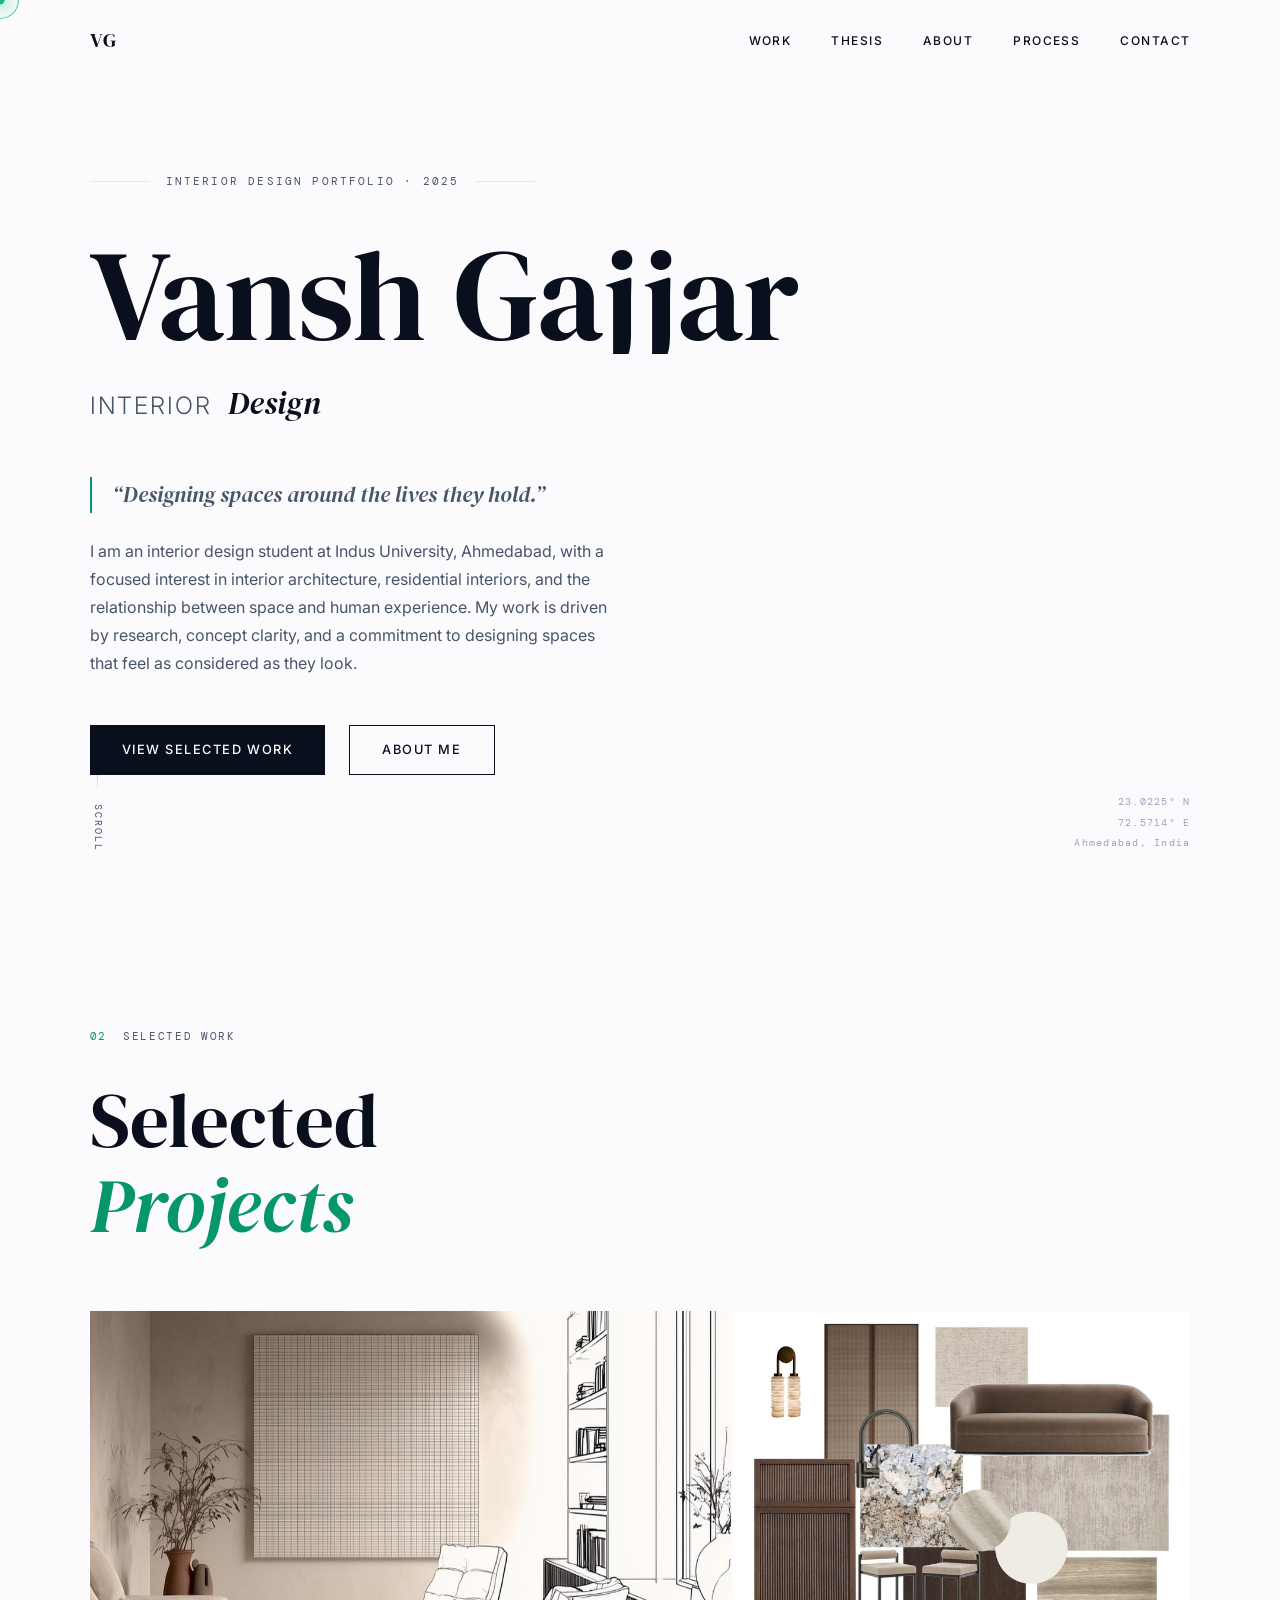
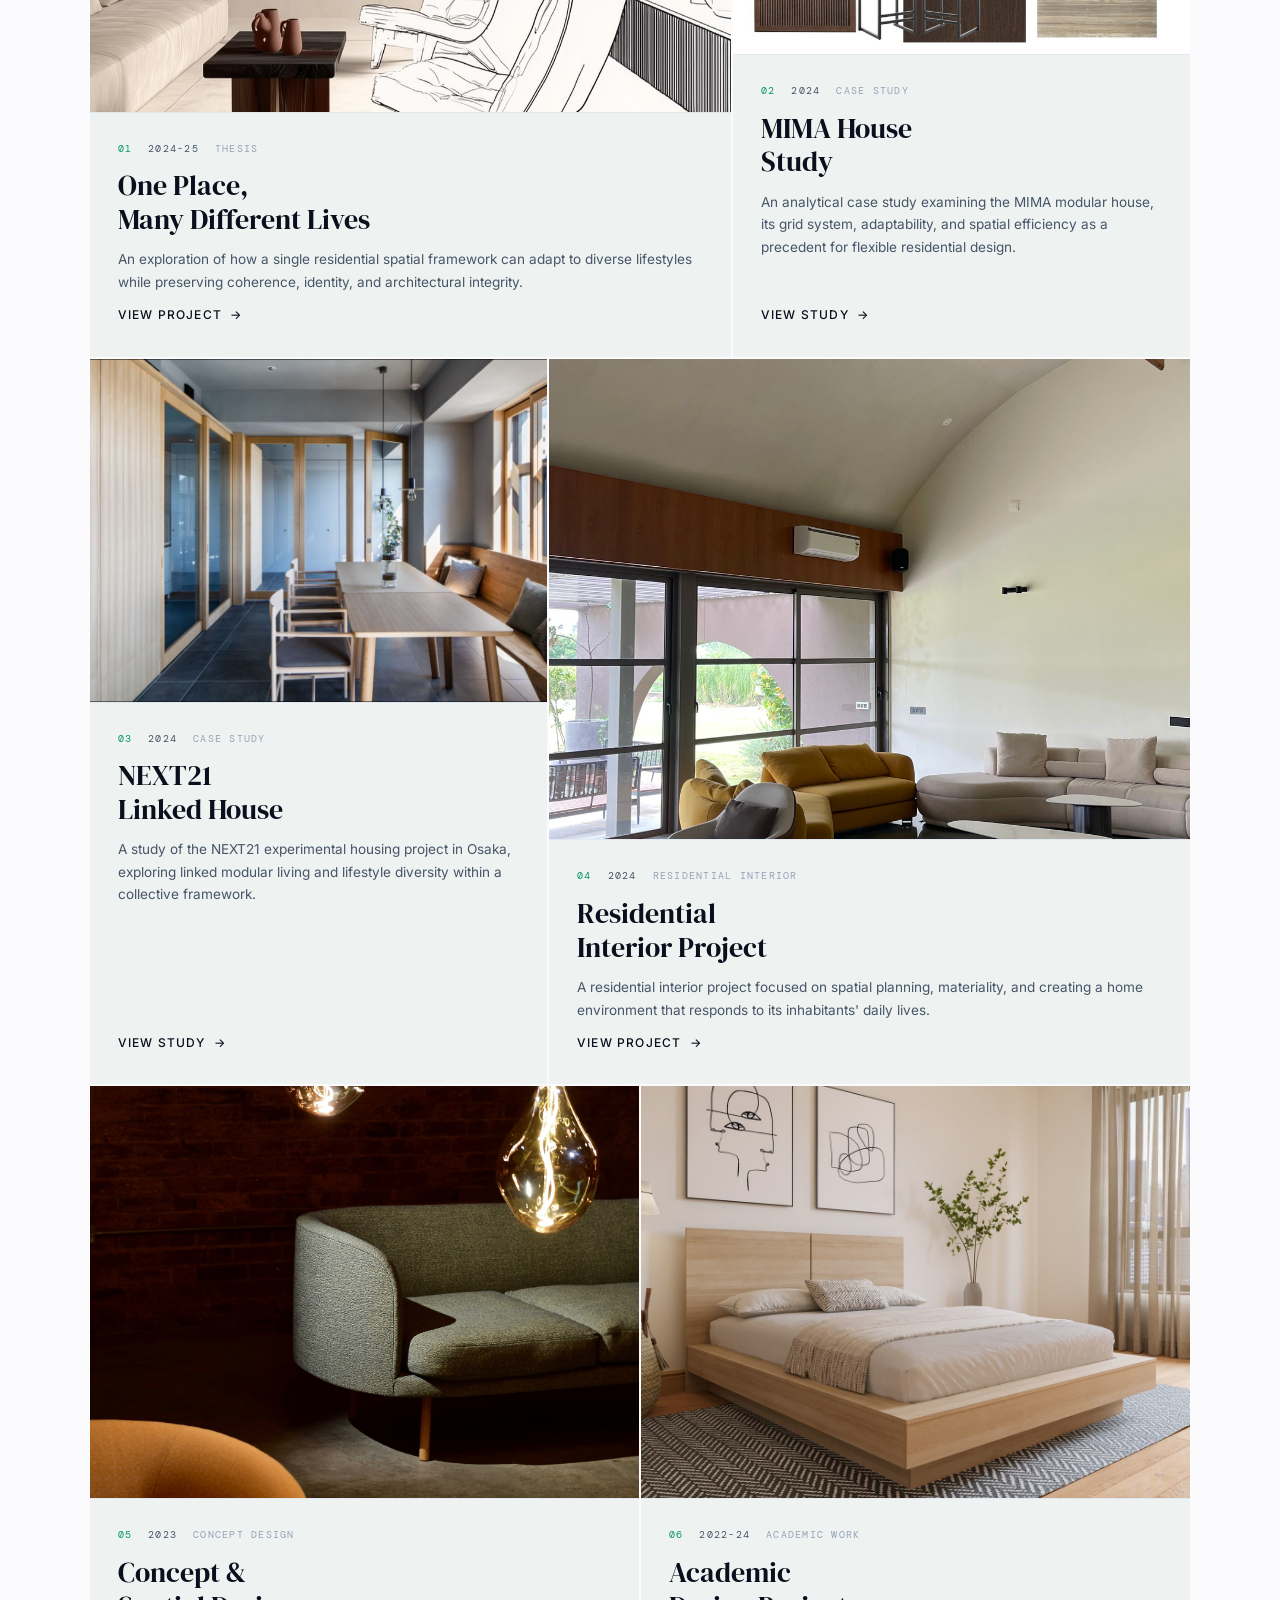
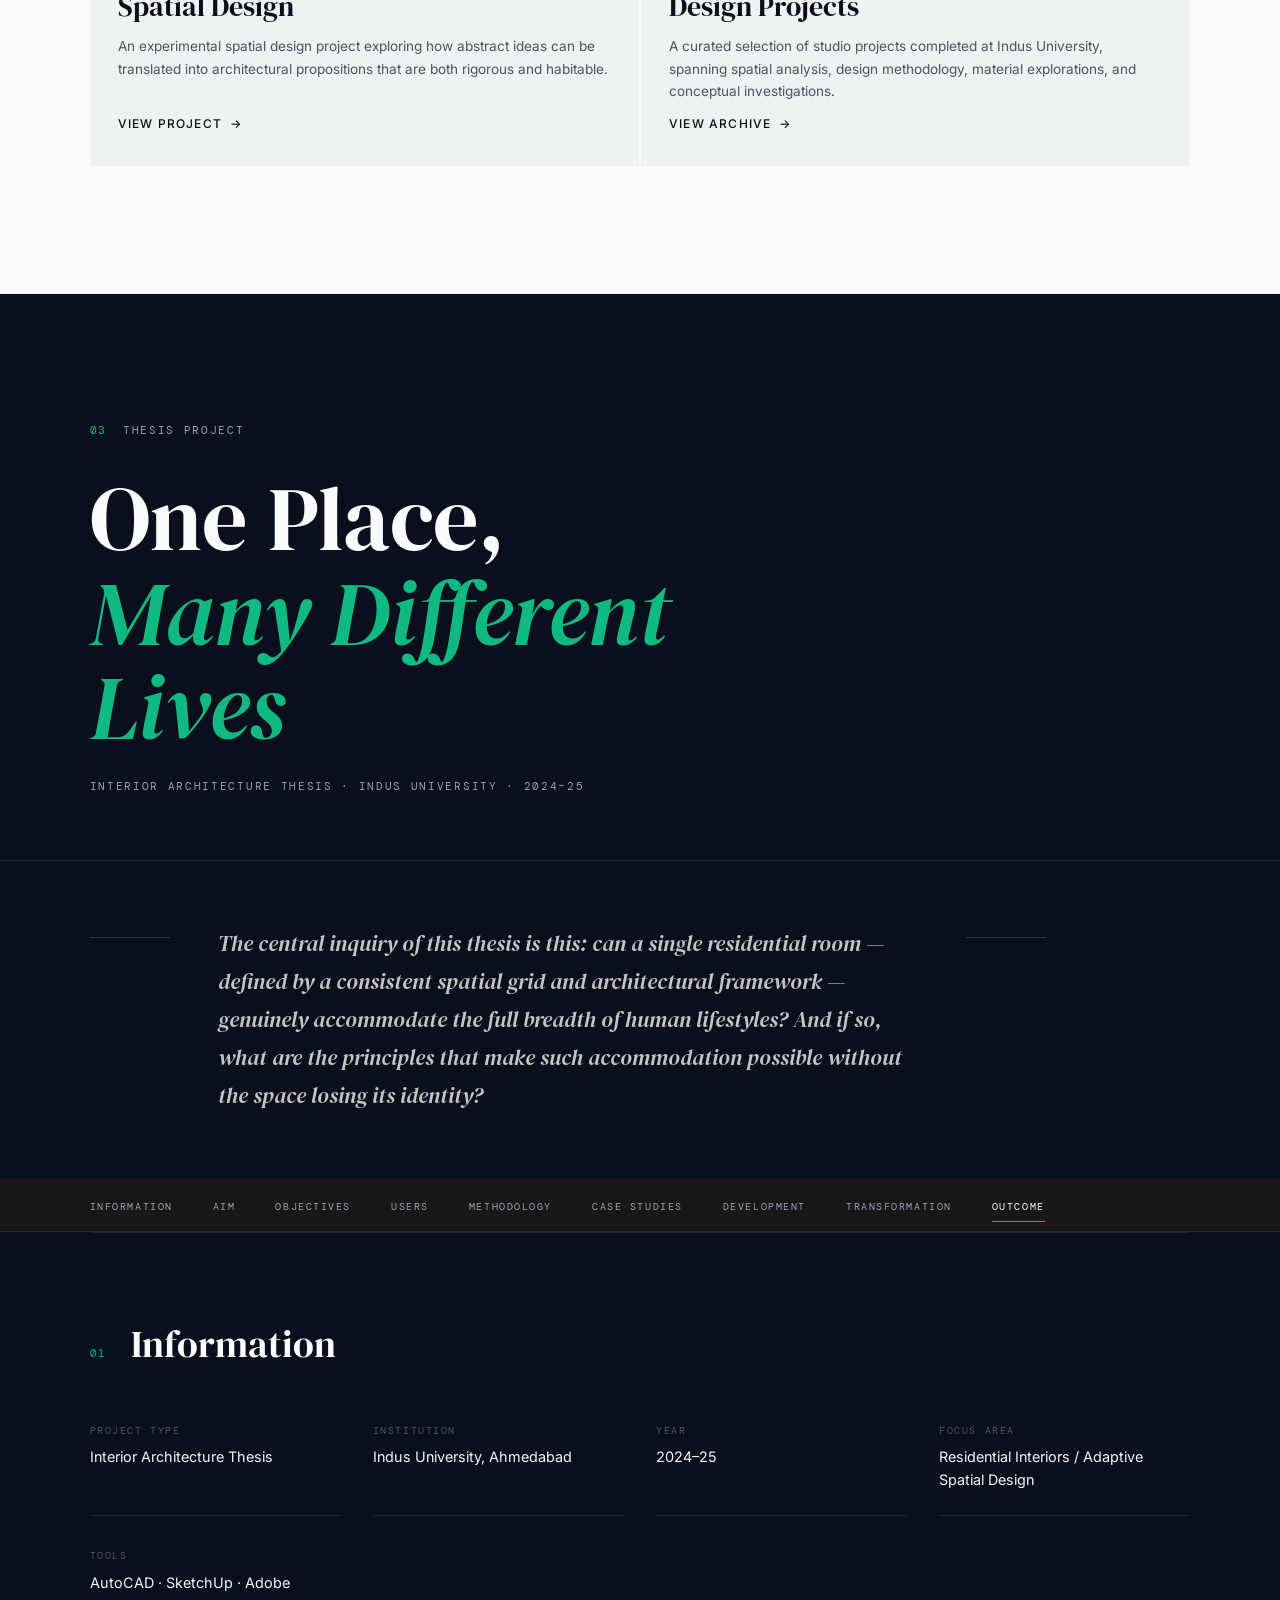
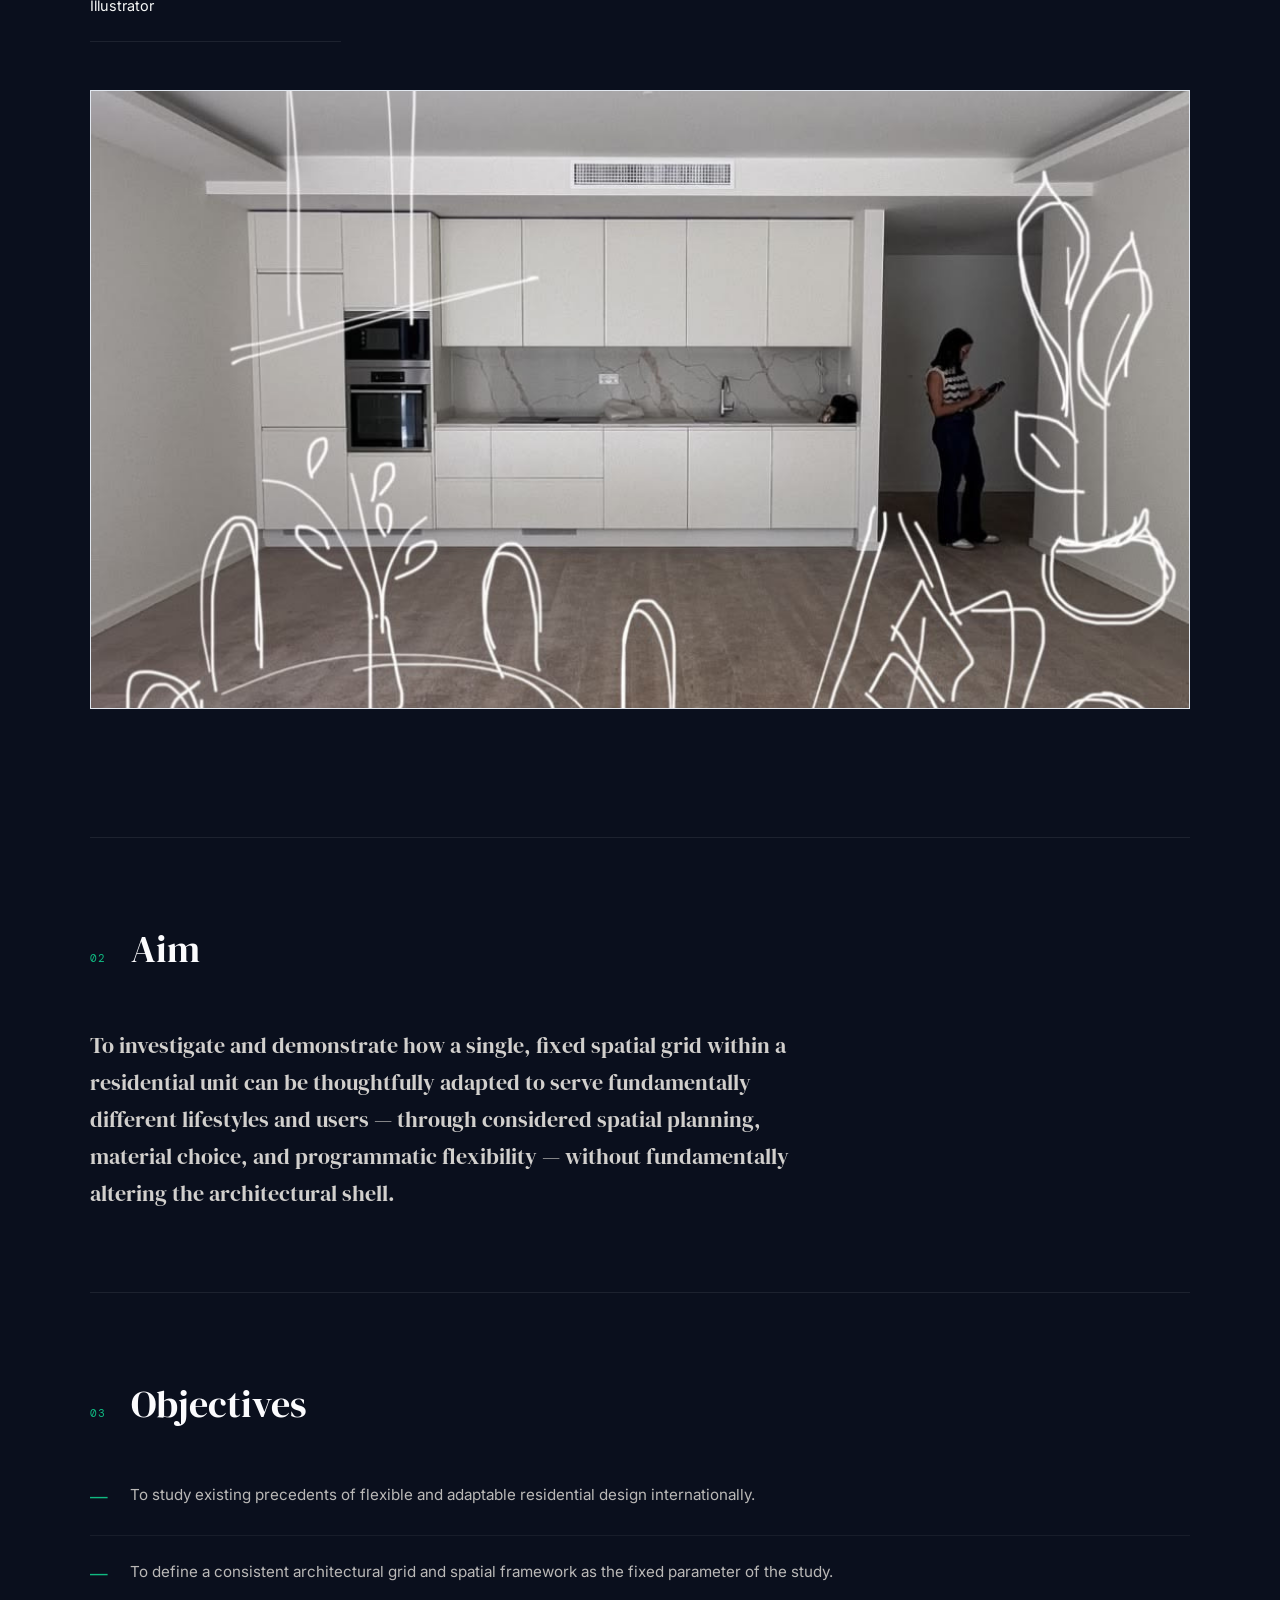
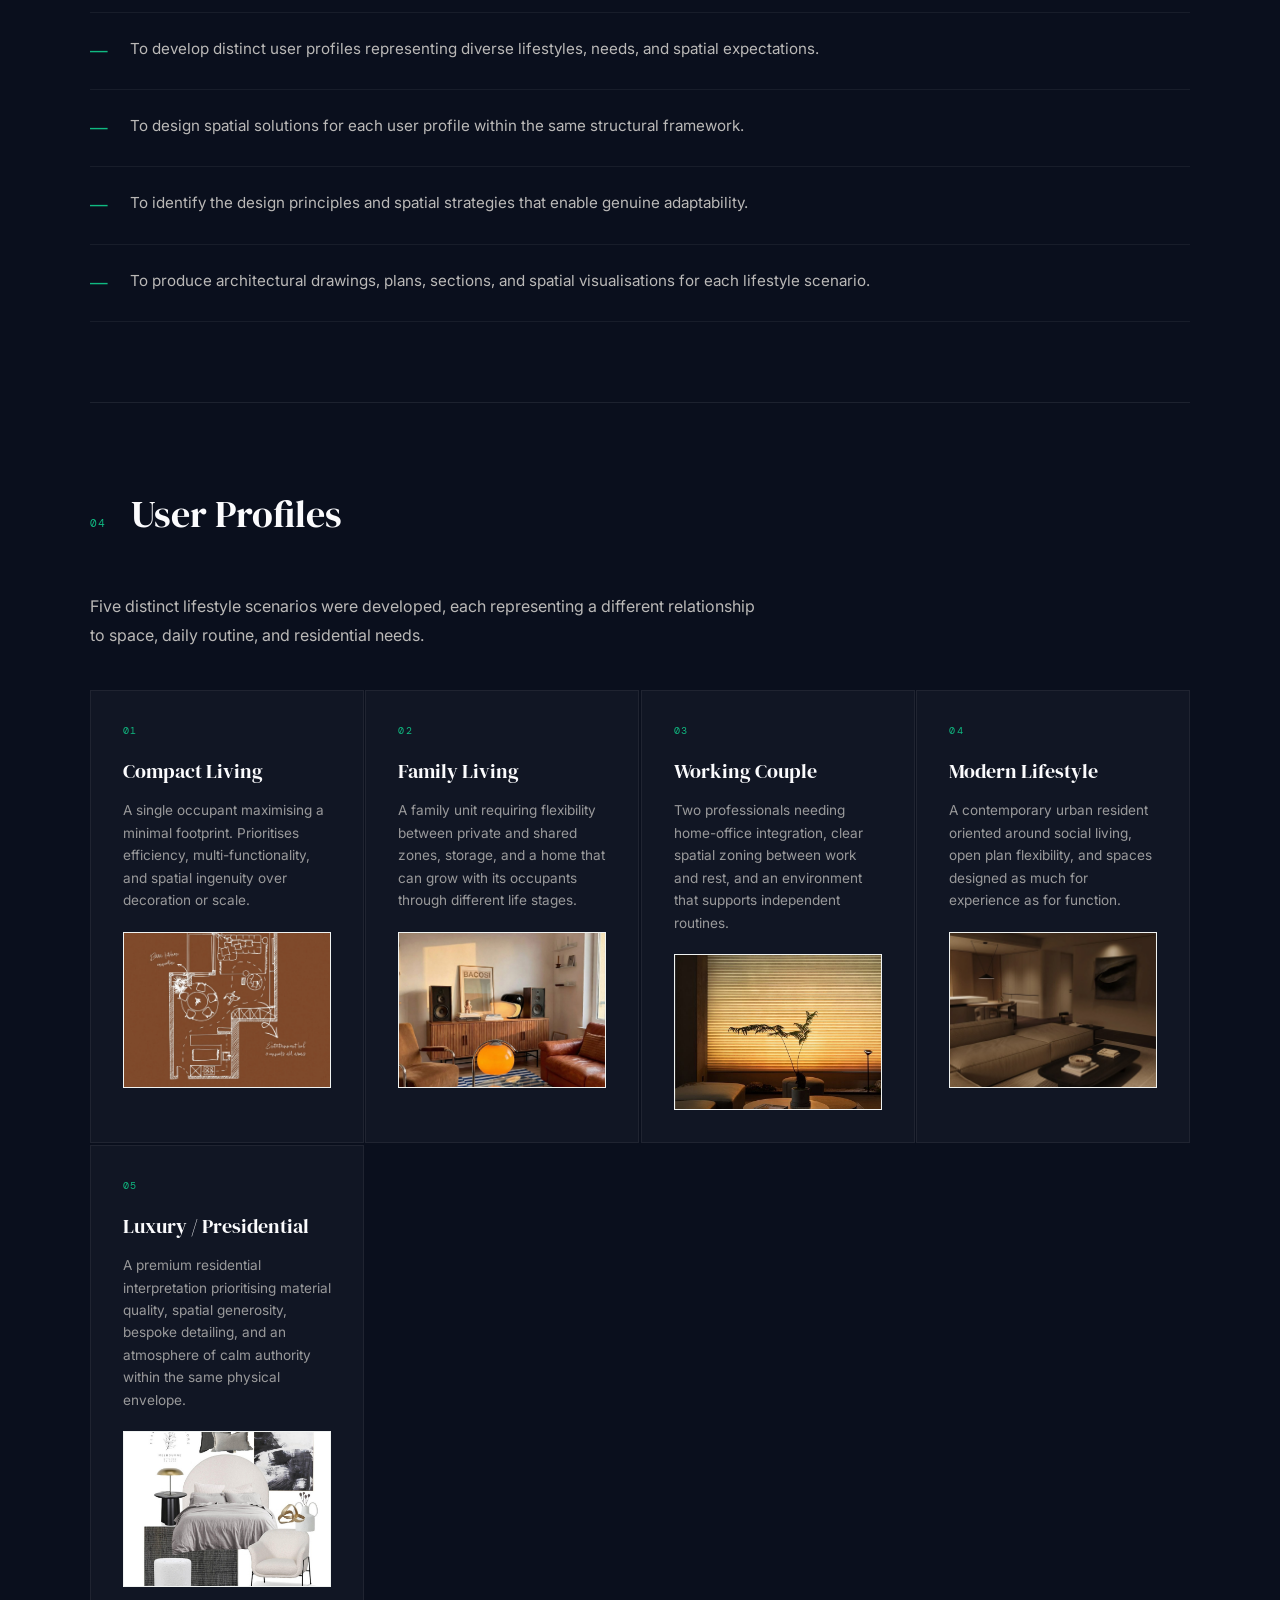
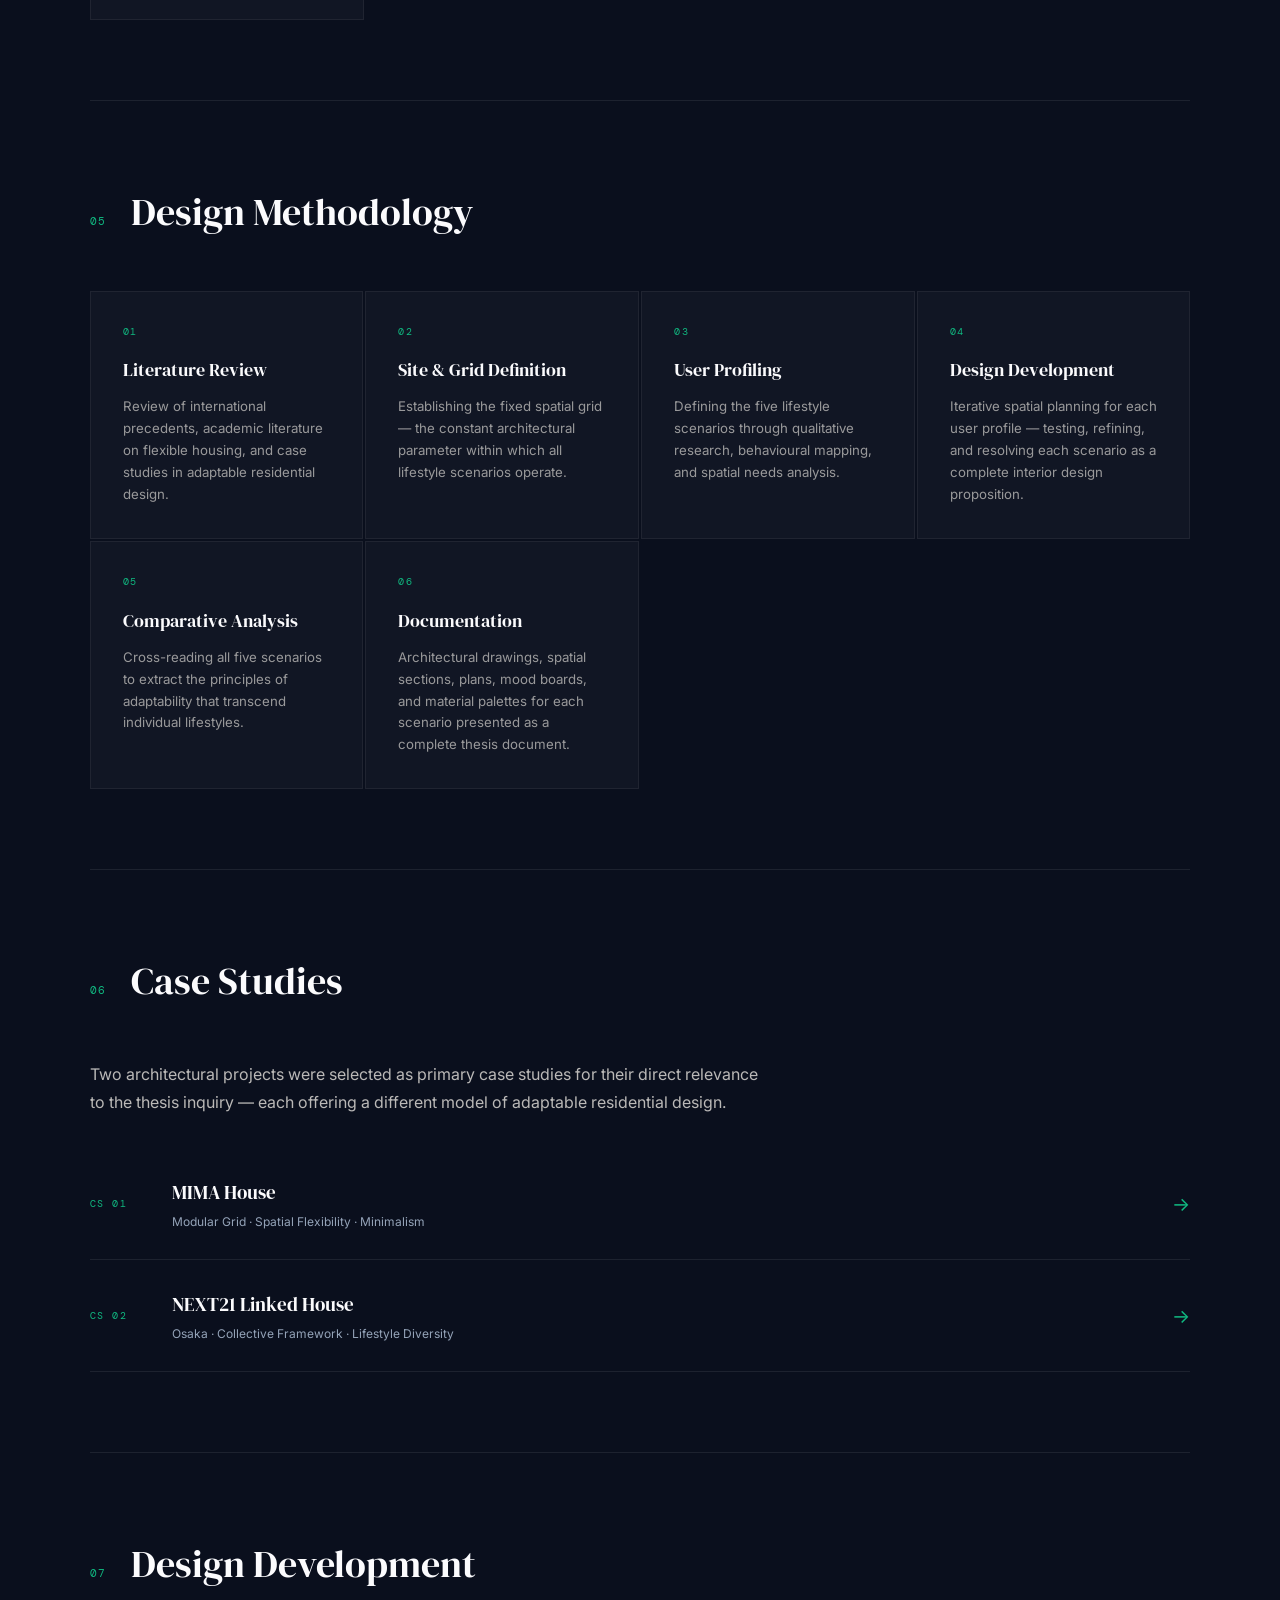
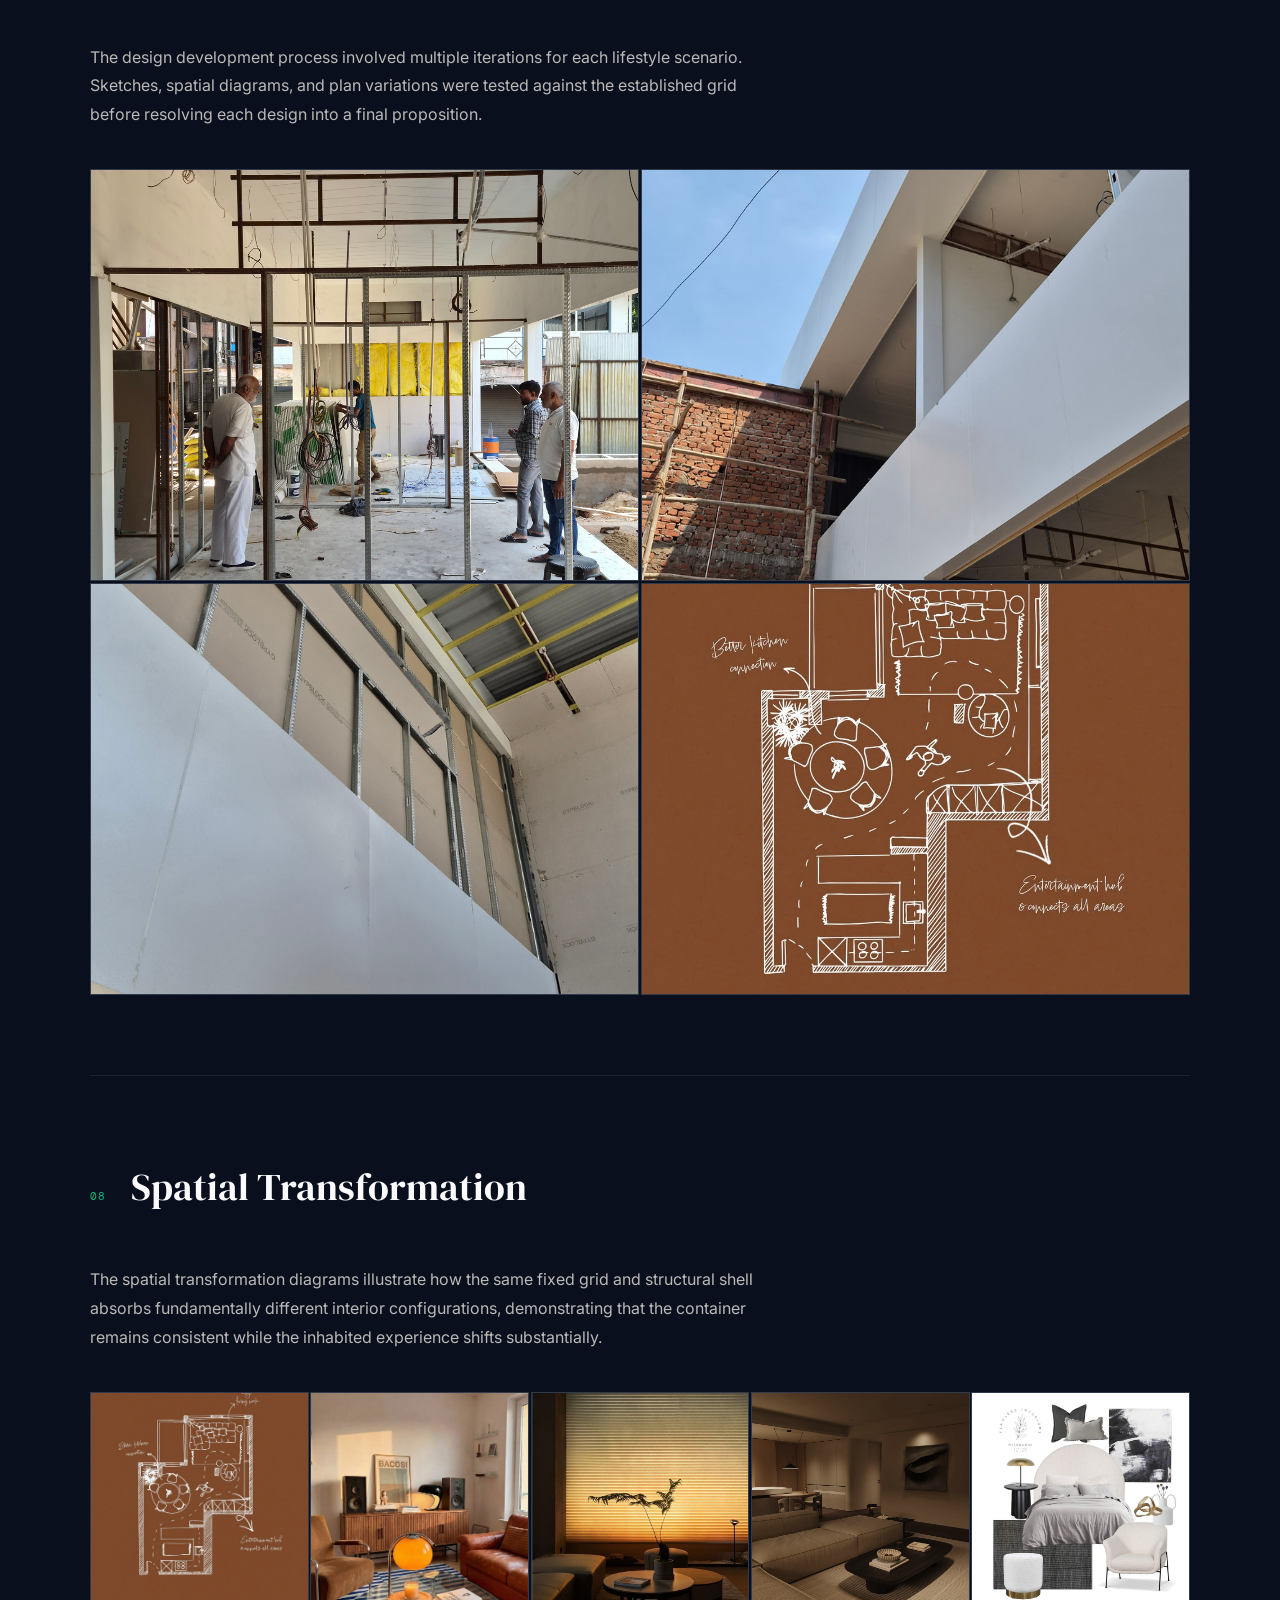
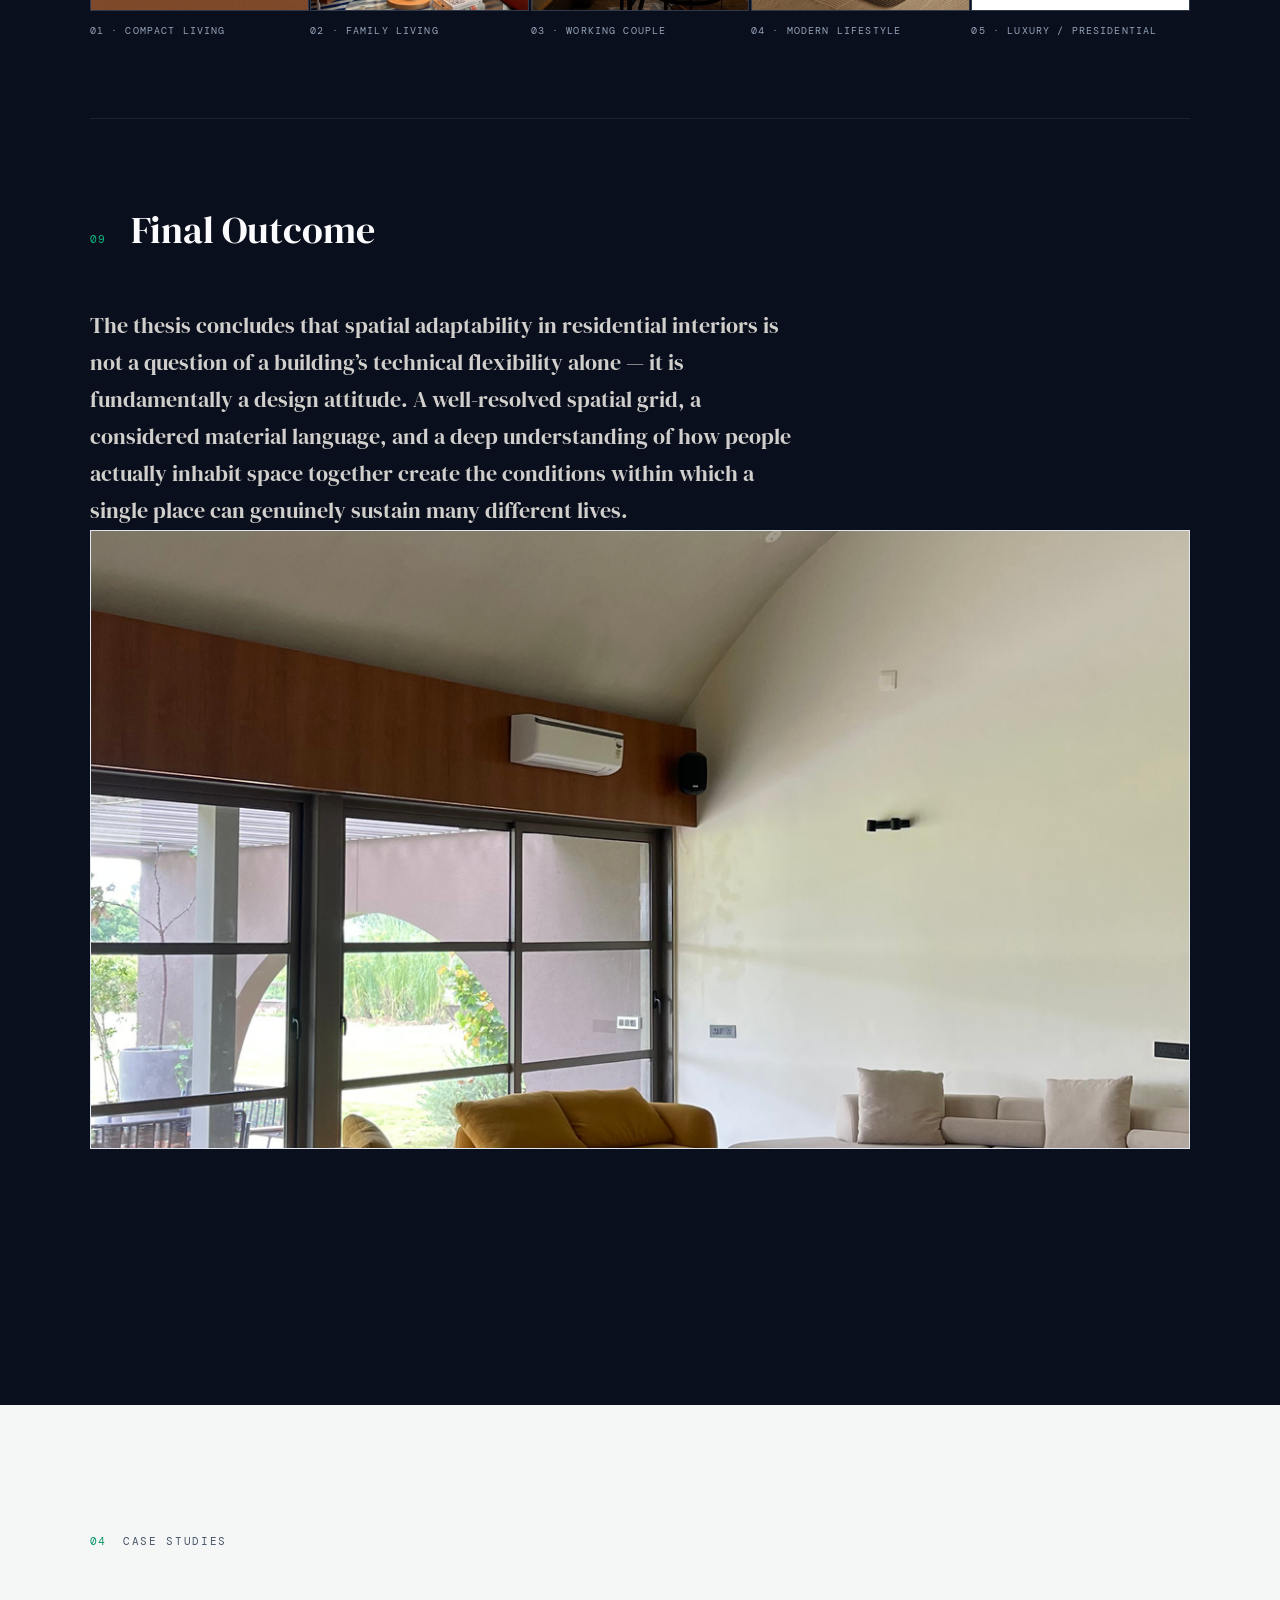
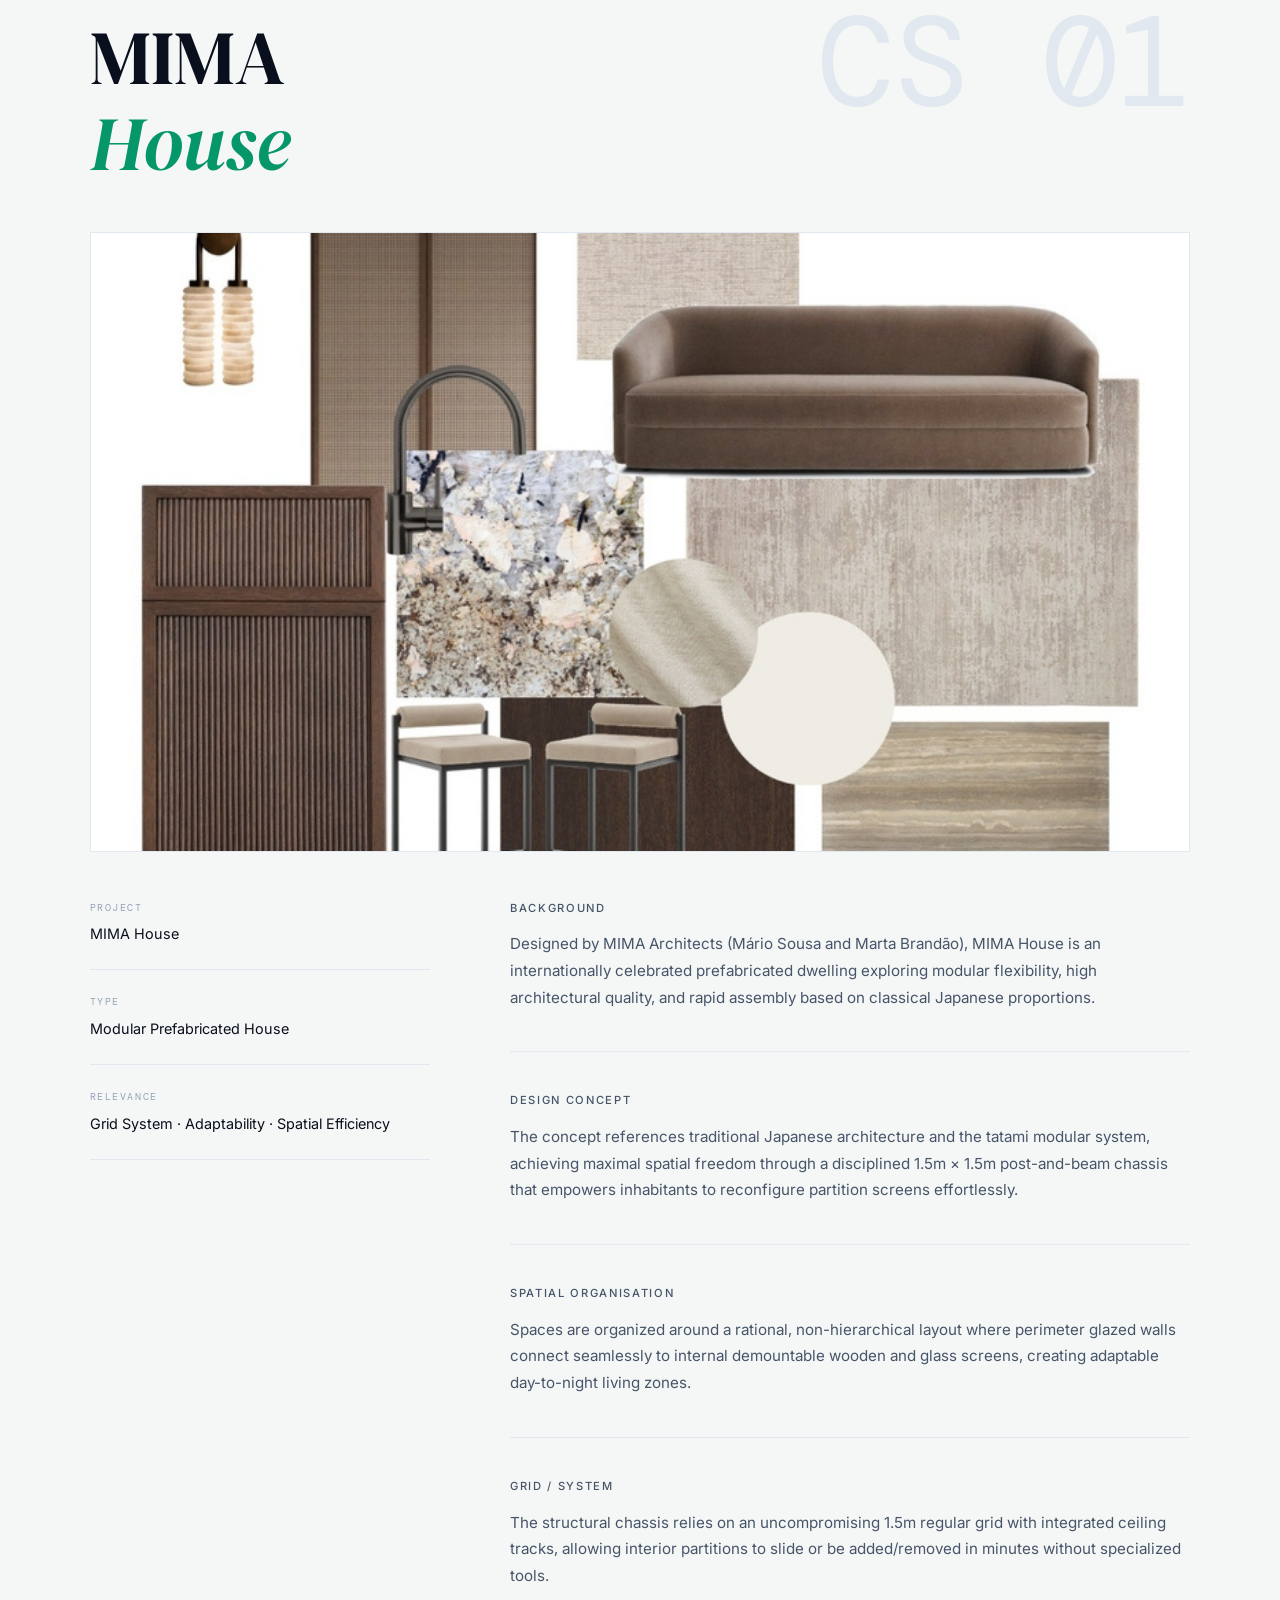
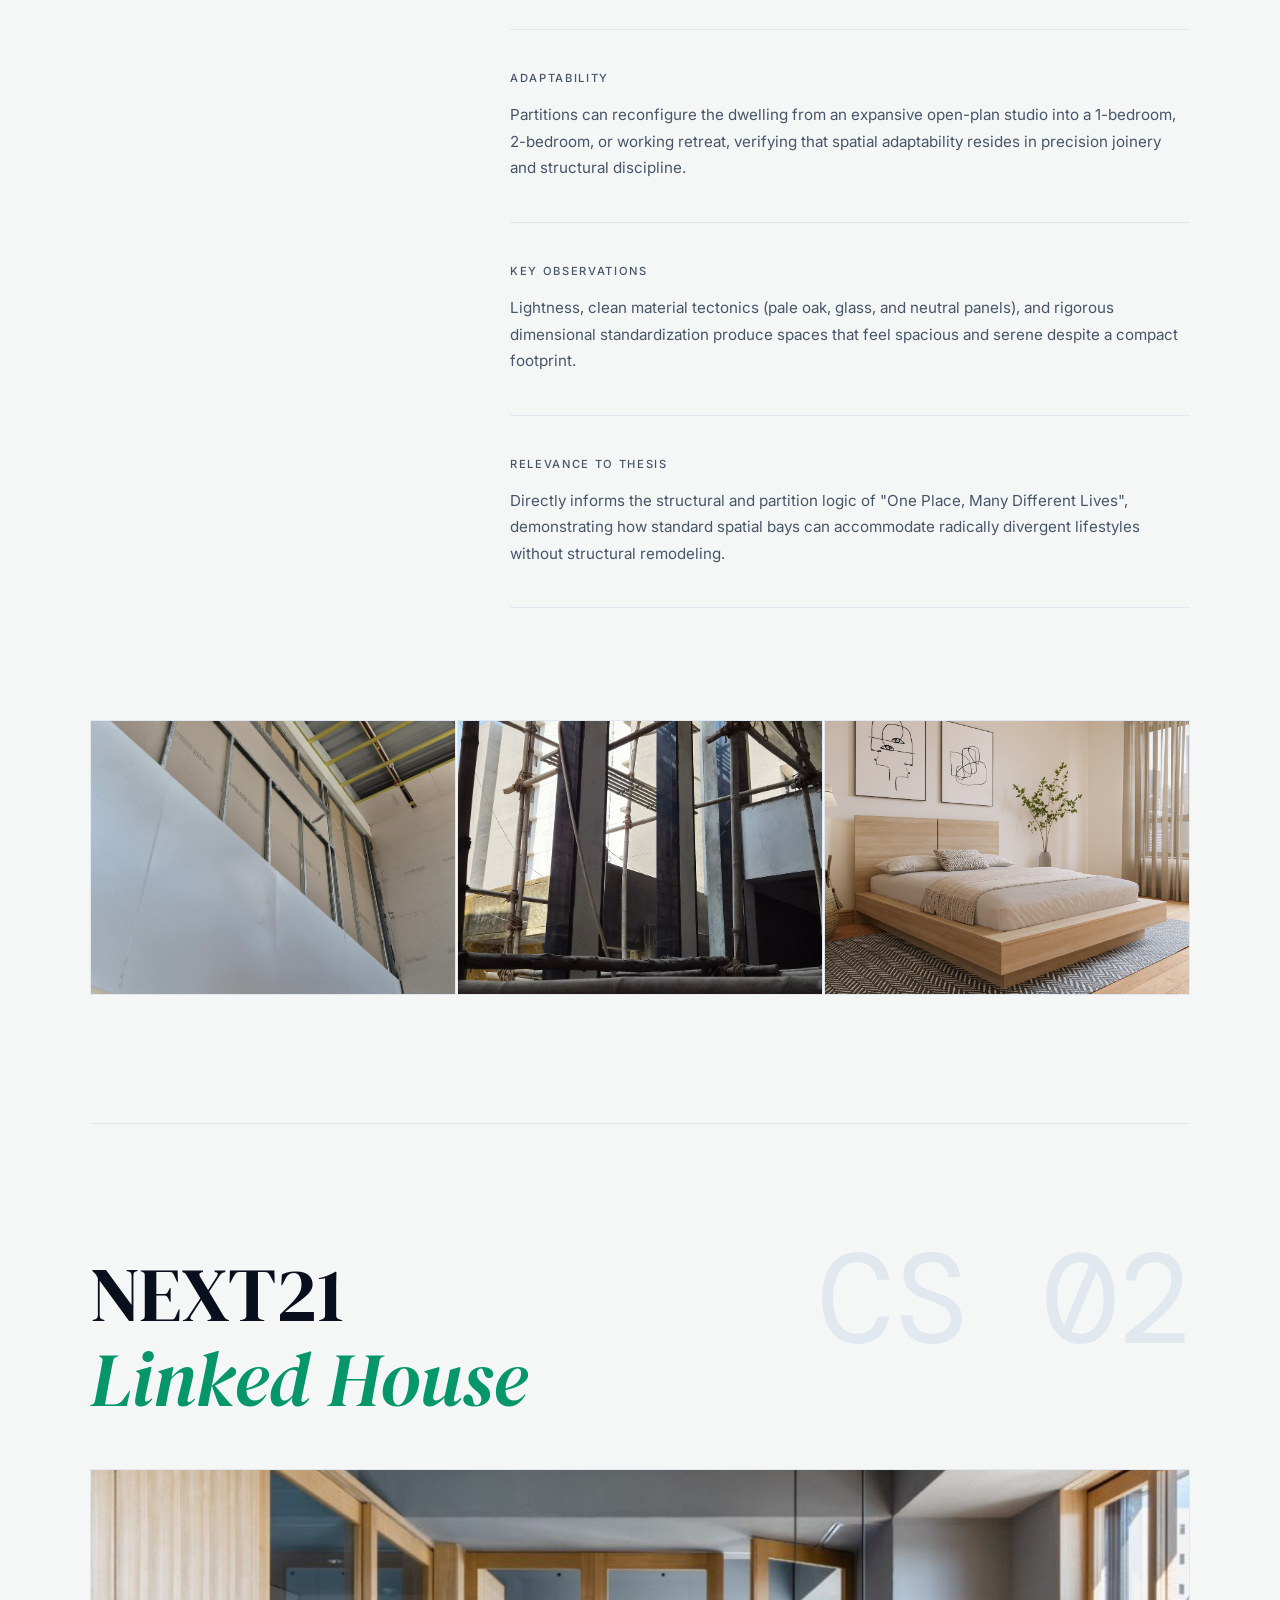
==== index.html @ 18bcea4f "Initial commit of Vansh Gajjar Interior Design Portfolio" ====
<!DOCTYPE html>
<html lang="en">
<head>
<meta charset="UTF-8"/>
<meta name="viewport" content="width=device-width,initial-scale=1.0"/>
<title>Vansh Gajjar - Interior Design</title>
<meta name="description" content="Vansh Gajjar, Interior Design Student at Indus University, Ahmedabad. Designing thoughtful, functional and emotionally engaging spaces."/>
<meta name="keywords" content="Vansh Gajjar, Interior Design, Interior Architecture, Spatial Design, Indus University, Ahmedabad"/>
<meta name="author" content="Vansh Gajjar"/>
<meta property="og:title" content="Vansh Gajjar - Interior Design"/>
<meta property="og:description" content="Designing spaces around the lives they hold."/>
<meta property="og:type" content="website"/>
<link rel="preconnect" href="https://fonts.googleapis.com"/>
<link rel="preconnect" href="https://fonts.gstatic.com" crossorigin/>
<link href="https://fonts.googleapis.com/css2?family=DM+Serif+Display:ital@0;1&family=Inter:wght@300;400;500;600&family=DM+Mono:wght@400;500&display=swap" rel="stylesheet"/>
<link rel="stylesheet" href="css/style.css"/>
</head>
<body>
<div class="cursor" id="cursor"></div>
<div class="cursor-follower" id="cf"></div>
<!-- LOADER -->
<div class="loader" id="loader"><div class="loader-inner"><div class="loader-line-wrap"><div class="loader-line" id="ll"></div></div><div class="loader-text"><span class="loader-initials">VG</span><span class="loader-percent" id="lp">0%</span></div></div></div>
<!-- NAV -->
<nav class="nav" id="nav" role="navigation" aria-label="Main navigation">
<div class="nav-logo"><a href="#home" class="nav-logo-link" aria-label="Vansh Gajjar - Home"><span class="nav-logo-text">VG</span></a></div>
<button class="nav-menu-toggle" id="menuToggle" aria-label="Toggle navigation" aria-expanded="false"><span></span><span></span></button>
<ul class="nav-links" role="list"><li><a href="#work" class="nav-link">Work</a></li><li><a href="#thesis" class="nav-link">Thesis</a></li><li><a href="#about" class="nav-link">About</a></li><li><a href="#process" class="nav-link">Process</a></li><li><a href="#contact" class="nav-link">Contact</a></li></ul>
</nav>
<!-- MOBILE MENU -->
<div class="mobile-menu" id="mobileMenu" role="dialog" aria-modal="true" aria-label="Mobile navigation">
<button class="mobile-menu-close" id="mobileClose" aria-label="Close menu">&#x2715;</button>
<ul class="mobile-menu-links" role="list"><li><a href="#work" class="mobile-nav-link">Work</a></li><li><a href="#thesis" class="mobile-nav-link">Thesis</a></li><li><a href="#about" class="mobile-nav-link">About</a></li><li><a href="#process" class="mobile-nav-link">Process</a></li><li><a href="#contact" class="mobile-nav-link">Contact</a></li></ul>
<div class="mobile-menu-footer"><span>Vansh Gajjar</span><span>Interior Design &middot; Ahmedabad</span></div>
</div>
<main id="main-content">

<!-- ===== SECTION: HOME ===== -->
<section class="section-home" id="home" aria-label="Introduction">

<div class="home-content">
<div class="home-eyebrow"><span class="home-eyebrow-rule"></span><span class="home-eyebrow-label">Interior Design Portfolio &middot; 2025</span><span class="home-eyebrow-rule"></span></div>
<h1 class="home-name"><span class="home-name-inner">Vansh Gajjar</span></h1>
<div class="home-discipline"><span>Interior</span><em>Design</em></div>
<p class="home-statement">&ldquo;Designing spaces around the lives they hold.&rdquo;</p>
<p class="home-intro">I am an interior design student at Indus University, Ahmedabad, with a focused interest in interior architecture, residential interiors, and the relationship between space and human experience. My work is driven by research, concept clarity, and a commitment to designing spaces that feel as considered as they look.</p>
<div class="home-cta"><a href="#work" class="btn-primary">View Selected Work</a><a href="#about" class="btn-ghost">About Me</a></div>
</div>
<div class="home-scroll-indicator" aria-hidden="true"><span class="scroll-line"></span><span class="scroll-label">Scroll</span></div>
<div class="home-coordinates" aria-hidden="true"><span>23.0225&deg; N</span><span>72.5714&deg; E</span><span>Ahmedabad, India</span></div>
</section>
<!-- ===== SECTION: WORK ===== -->
<section class="section-work" id="work" aria-label="Selected Work">
<div class="section-header"><div class="section-label"><span class="sl-num">02</span><span class="sl-title">Selected Work</span></div><h2 class="section-title">Selected<br/><em>Projects</em></h2></div>
<div class="projects-grid">
<article class="project-card project-card--featured" data-index="01">
<a href="#thesis" class="project-card-link">
<div class="project-card-image"><img src="assets/images/thesis-perspective-sketch.jpg" alt="Thesis Project &mdash; One Place, Many Different Lives" class="project-card-real-img" /><div class="project-card-overlay"></div></div>
<div class="project-card-info">
<div class="project-meta"><span class="project-num">01</span><span class="project-year">2024-25</span><span class="project-category">Thesis</span></div>
<h3 class="project-title">One Place,<br/>Many Different Lives</h3>
<p class="project-desc">An exploration of how a single residential spatial framework can adapt to diverse lifestyles while preserving coherence, identity, and architectural integrity.</p>
<span class="project-cta">View Project <span class="arrow">&rarr;</span></span>
</div></a></article>
<article class="project-card" data-index="02">
<a href="#case-mima" class="project-card-link">
<div class="project-card-image"><img src="assets/images/material-moodboard-living.jpg" alt="MIMA House Modular Case Study" class="project-card-real-img" /><div class="project-card-overlay"></div></div>
<div class="project-card-info">
<div class="project-meta"><span class="project-num">02</span><span class="project-year">2024</span><span class="project-category">Case Study</span></div>
<h3 class="project-title">MIMA House<br/>Study</h3>
<p class="project-desc">An analytical case study examining the MIMA modular house, its grid system, adaptability, and spatial efficiency as a precedent for flexible residential design.</p>
<span class="project-cta">View Study <span class="arrow">&rarr;</span></span>
</div></a></article>
<article class="project-card" data-index="03">
<a href="#case-next21" class="project-card-link">
<div class="project-card-image"><img src="assets/images/project-next21.jpg" alt="NEXT21 Linked House Experimental Study" class="project-card-real-img" /><div class="project-card-overlay"></div></div>
<div class="project-card-info">
<div class="project-meta"><span class="project-num">03</span><span class="project-year">2024</span><span class="project-category">Case Study</span></div>
<h3 class="project-title">NEXT21<br/>Linked House</h3>
<p class="project-desc">A study of the NEXT21 experimental housing project in Osaka, exploring linked modular living and lifestyle diversity within a collective framework.</p>
<span class="project-cta">View Study <span class="arrow">&rarr;</span></span>
</div></a></article>
<article class="project-card" data-index="04">
<a href="#" class="project-card-link">
<div class="project-card-image"><img src="assets/images/project-curved-ceiling-living.jpg" alt="Residential Interior Living Space" class="project-card-real-img" /><div class="project-card-overlay"></div></div>
<div class="project-card-info">
<div class="project-meta"><span class="project-num">04</span><span class="project-year">2024</span><span class="project-category">Residential Interior</span></div>
<h3 class="project-title">Residential<br/>Interior Project</h3>
<p class="project-desc">A residential interior project focused on spatial planning, materiality, and creating a home environment that responds to its inhabitants' daily lives.</p>
<span class="project-cta">View Project <span class="arrow">&rarr;</span></span>
</div></a></article>
<article class="project-card" data-index="05">
<a href="#" class="project-card-link">
<div class="project-card-image"><img src="assets/images/project-concept-lighting.jpg" alt="Concept & Spatial Design Lounge" class="project-card-real-img" /><div class="project-card-overlay"></div></div>
<div class="project-card-info">
<div class="project-meta"><span class="project-num">05</span><span class="project-year">2023</span><span class="project-category">Concept Design</span></div>
<h3 class="project-title">Concept &amp;<br/>Spatial Design</h3>
<p class="project-desc">An experimental spatial design project exploring how abstract ideas can be translated into architectural propositions that are both rigorous and habitable.</p>
<span class="project-cta">View Project <span class="arrow">&rarr;</span></span>
</div></a></article>
<article class="project-card" data-index="06">
<a href="#" class="project-card-link">
<div class="project-card-image"><img src="assets/images/project-residential-bedroom.jpg" alt="Academic Design Bedroom Suite" class="project-card-real-img" /><div class="project-card-overlay"></div></div>
<div class="project-card-info">
<div class="project-meta"><span class="project-num">06</span><span class="project-year">2022-24</span><span class="project-category">Academic Work</span></div>
<h3 class="project-title">Academic<br/>Design Projects</h3>
<p class="project-desc">A curated selection of studio projects completed at Indus University, spanning spatial analysis, design methodology, material explorations, and conceptual investigations.</p>
<span class="project-cta">View Archive <span class="arrow">&rarr;</span></span>
</div></a></article>
</div>
</section>
<!-- ===== SECTION: THESIS ===== -->
<section class="section-thesis" id="thesis" aria-label="Thesis Project">
<div class="thesis-intro">
<div class="section-label"><span class="sl-num">03</span><span class="sl-title">Thesis Project</span></div>
<h2 class="thesis-title">One Place,<br/><em>Many Different<br/>Lives</em></h2>
<div class="thesis-subtitle">Interior Architecture Thesis &middot; Indus University &middot; 2024&ndash;25</div>
</div>
<div class="thesis-central-idea"><div class="thesis-central-rule"></div>
<p class="thesis-central-text">The central inquiry of this thesis is this: can a single residential room &mdash; defined by a consistent spatial grid and architectural framework &mdash; genuinely accommodate the full breadth of human lifestyles? And if so, what are the principles that make such accommodation possible without the space losing its identity?</p>
<div class="thesis-central-rule"></div></div>
<nav class="thesis-nav" id="thesisNav" aria-label="Thesis navigation">
<ul class="thesis-nav-list" role="list"><li><a href="#t-information" class="thesis-nav-link">Information</a></li><li><a href="#t-aim" class="thesis-nav-link">Aim</a></li><li><a href="#t-objectives" class="thesis-nav-link">Objectives</a></li><li><a href="#t-profiles" class="thesis-nav-link">Users</a></li><li><a href="#t-methodology" class="thesis-nav-link">Methodology</a></li><li><a href="#t-casestudies" class="thesis-nav-link">Case Studies</a></li><li><a href="#t-development" class="thesis-nav-link">Development</a></li><li><a href="#t-transformation" class="thesis-nav-link">Transformation</a></li><li><a href="#t-outcome" class="thesis-nav-link">Outcome</a></li></ul>
</nav>
<div class="thesis-body">
<div class="thesis-section" id="t-information">
<div class="thesis-section-header"><span class="thesis-section-num">01</span><h3 class="thesis-section-title">Information</h3></div>
<div class="thesis-section-body"><div class="thesis-info-grid"><div class="thesis-info-item"><span class="info-label">Project Type</span><span class="info-value">Interior Architecture Thesis</span></div><div class="thesis-info-item"><span class="info-label">Institution</span><span class="info-value">Indus University, Ahmedabad</span></div><div class="thesis-info-item"><span class="info-label">Year</span><span class="info-value">2024&ndash;25</span></div><div class="thesis-info-item"><span class="info-label">Focus Area</span><span class="info-value">Residential Interiors / Adaptive Spatial Design</span></div><div class="thesis-info-item"><span class="info-label">Tools</span><span class="info-value">AutoCAD &middot; SketchUp &middot; Adobe Illustrator</span></div></div><div class="case-study-image-container"><img src="assets/images/thesis-kitchen-living-transformation.jpg" alt="One Place, Many Different Lives Spatial Transformation" class="case-study-real-img" /></div></div>
</div>
<div class="thesis-section" id="t-aim">
<div class="thesis-section-header"><span class="thesis-section-num">02</span><h3 class="thesis-section-title">Aim</h3></div>
<div class="thesis-section-body"><p class="thesis-text thesis-text--large">To investigate and demonstrate how a single, fixed spatial grid within a residential unit can be thoughtfully adapted to serve fundamentally different lifestyles and users &mdash; through considered spatial planning, material choice, and programmatic flexibility &mdash; without fundamentally altering the architectural shell.</p></div>
</div>
<div class="thesis-section" id="t-objectives">
<div class="thesis-section-header"><span class="thesis-section-num">03</span><h3 class="thesis-section-title">Objectives</h3></div>
<div class="thesis-section-body"><ul class="thesis-objectives-list"><li><span class="obj-num">&mdash;</span><span>To study existing precedents of flexible and adaptable residential design internationally.</span></li><li><span class="obj-num">&mdash;</span><span>To define a consistent architectural grid and spatial framework as the fixed parameter of the study.</span></li><li><span class="obj-num">&mdash;</span><span>To develop distinct user profiles representing diverse lifestyles, needs, and spatial expectations.</span></li><li><span class="obj-num">&mdash;</span><span>To design spatial solutions for each user profile within the same structural framework.</span></li><li><span class="obj-num">&mdash;</span><span>To identify the design principles and spatial strategies that enable genuine adaptability.</span></li><li><span class="obj-num">&mdash;</span><span>To produce architectural drawings, plans, sections, and spatial visualisations for each lifestyle scenario.</span></li></ul></div>
</div>
<div class="thesis-section" id="t-profiles"><div class="thesis-section-header"><span class="thesis-section-num">04</span><h3 class="thesis-section-title">User Profiles</h3></div><div class="thesis-section-body">
<p class="thesis-text">Five distinct lifestyle scenarios were developed, each representing a different relationship to space, daily routine, and residential needs.</p>
<div class="profiles-grid">
<div class="profile-card"><div class="profile-num">01</div><h4 class="profile-title">Compact Living</h4><p class="profile-desc">A single occupant maximising a minimal footprint. Prioritises efficiency, multi-functionality, and spatial ingenuity over decoration or scale.</p><div class="profile-image-container"><img src="assets/images/thesis-plan-transformation.jpg" alt="Compact Living Floor Plan Transformation" class="profile-real-img" /></div></div>
<div class="profile-card"><div class="profile-num">02</div><h4 class="profile-title">Family Living</h4><p class="profile-desc">A family unit requiring flexibility between private and shared zones, storage, and a home that can grow with its occupants through different life stages.</p><div class="profile-image-container"><img src="assets/images/project-living-retro.jpg" alt="Family Living Lounge Zone" class="profile-real-img" /></div></div>
<div class="profile-card"><div class="profile-num">03</div><h4 class="profile-title">Working Couple</h4><p class="profile-desc">Two professionals needing home-office integration, clear spatial zoning between work and rest, and an environment that supports independent routines.</p><div class="profile-image-container"><img src="assets/images/project-lighting-lounge.jpg" alt="Working Couple Focused Living Environment" class="profile-real-img" /></div></div>
<div class="profile-card"><div class="profile-num">04</div><h4 class="profile-title">Modern Lifestyle</h4><p class="profile-desc">A contemporary urban resident oriented around social living, open plan flexibility, and spaces designed as much for experience as for function.</p><div class="profile-image-container"><img src="assets/images/project-residential-living.jpg" alt="Modern Lifestyle Open Lounge" class="profile-real-img" /></div></div>
<div class="profile-card"><div class="profile-num">05</div><h4 class="profile-title">Luxury / Presidential</h4><p class="profile-desc">A premium residential interpretation prioritising material quality, spatial generosity, bespoke detailing, and an atmosphere of calm authority within the same physical envelope.</p><div class="profile-image-container"><img src="assets/images/material-moodboard-bedroom.jpg" alt="Luxury Master Suite Moodboard" class="profile-real-img" /></div></div>
</div></div></div>
<div class="thesis-section" id="t-methodology"><div class="thesis-section-header"><span class="thesis-section-num">05</span><h3 class="thesis-section-title">Design Methodology</h3></div><div class="thesis-section-body"><div class="methodology-flow">
<div class="method-step"><span class="method-step-num">01</span><h4>Literature Review</h4><p>Review of international precedents, academic literature on flexible housing, and case studies in adaptable residential design.</p></div>
<div class="method-step"><span class="method-step-num">02</span><h4>Site &amp; Grid Definition</h4><p>Establishing the fixed spatial grid &mdash; the constant architectural parameter within which all lifestyle scenarios operate.</p></div>
<div class="method-step"><span class="method-step-num">03</span><h4>User Profiling</h4><p>Defining the five lifestyle scenarios through qualitative research, behavioural mapping, and spatial needs analysis.</p></div>
<div class="method-step"><span class="method-step-num">04</span><h4>Design Development</h4><p>Iterative spatial planning for each user profile &mdash; testing, refining, and resolving each scenario as a complete interior design proposition.</p></div>
<div class="method-step"><span class="method-step-num">05</span><h4>Comparative Analysis</h4><p>Cross-reading all five scenarios to extract the principles of adaptability that transcend individual lifestyles.</p></div>
<div class="method-step"><span class="method-step-num">06</span><h4>Documentation</h4><p>Architectural drawings, spatial sections, plans, mood boards, and material palettes for each scenario presented as a complete thesis document.</p></div>
</div></div></div>
<div class="thesis-section" id="t-casestudies"><div class="thesis-section-header"><span class="thesis-section-num">06</span><h3 class="thesis-section-title">Case Studies</h3></div><div class="thesis-section-body">
<p class="thesis-text">Two architectural projects were selected as primary case studies for their direct relevance to the thesis inquiry &mdash; each offering a different model of adaptable residential design.</p>
<div class="case-studies-links">
<a href="#case-mima" class="case-study-ref"><span class="case-ref-num">CS 01</span><div class="case-ref-info"><h4>MIMA House</h4><p>Modular Grid &middot; Spatial Flexibility &middot; Minimalism</p></div><span class="arrow">&rarr;</span></a>
<a href="#case-next21" class="case-study-ref"><span class="case-ref-num">CS 02</span><div class="case-ref-info"><h4>NEXT21 Linked House</h4><p>Osaka &middot; Collective Framework &middot; Lifestyle Diversity</p></div><span class="arrow">&rarr;</span></a>
</div></div></div>
<div class="thesis-section" id="t-development"><div class="thesis-section-header"><span class="thesis-section-num">07</span><h3 class="thesis-section-title">Design Development</h3></div><div class="thesis-section-body">
<p class="thesis-text">The design development process involved multiple iterations for each lifestyle scenario. Sketches, spatial diagrams, and plan variations were tested against the established grid before resolving each design into a final proposition.</p>
<div class="drawings-grid"><div class="drawing-card"><img src="assets/images/site-steel-framing.jpg" alt="Structural Grid Framing Iteration" /></div><div class="drawing-card"><img src="assets/images/site-facade-construction.jpg" alt="Building Envelope & Modular Facade Studies" /></div><div class="drawing-card"><img src="assets/images/site-gypsum-partition.jpg" alt="Interior Partition Demising Layout" /></div><div class="drawing-card"><img src="assets/images/thesis-plan-transformation.jpg" alt="Plan Transformation Iterations" /></div></div>
</div></div>
<div class="thesis-section" id="t-transformation"><div class="thesis-section-header"><span class="thesis-section-num">08</span><h3 class="thesis-section-title">Spatial Transformation</h3></div><div class="thesis-section-body">
<p class="thesis-text">The spatial transformation diagrams illustrate how the same fixed grid and structural shell absorbs fundamentally different interior configurations, demonstrating that the container remains consistent while the inhabited experience shifts substantially.</p>
<div class="transformation-grid">
<div class="transform-item"><div class="transform-plan-card"><img src="assets/images/thesis-plan-transformation.jpg" alt="Compact Living Transformation Floor Plan" /></div><p class="transform-caption">01 &middot; Compact Living</p></div>
<div class="transform-item"><div class="transform-plan-card"><img src="assets/images/project-living-retro.jpg" alt="Family Living Spatial Arrangement" /></div><p class="transform-caption">02 &middot; Family Living</p></div>
<div class="transform-item"><div class="transform-plan-card"><img src="assets/images/project-lighting-lounge.jpg" alt="Working Couple Dual Living & Study" /></div><p class="transform-caption">03 &middot; Working Couple</p></div>
<div class="transform-item"><div class="transform-plan-card"><img src="assets/images/project-residential-living.jpg" alt="Modern Lifestyle Open Plan" /></div><p class="transform-caption">04 &middot; Modern Lifestyle</p></div>
<div class="transform-item"><div class="transform-plan-card"><img src="assets/images/material-moodboard-bedroom.jpg" alt="Luxury Master Suite Architectural Materiality" /></div><p class="transform-caption">05 &middot; Luxury / Presidential</p></div>
</div></div></div>
<div class="thesis-section" id="t-outcome"><div class="thesis-section-header"><span class="thesis-section-num">09</span><h3 class="thesis-section-title">Final Outcome</h3></div><div class="thesis-section-body">
<p class="thesis-text thesis-text--large">The thesis concludes that spatial adaptability in residential interiors is not a question of a building&rsquo;s technical flexibility alone &mdash; it is fundamentally a design attitude. A well-resolved spatial grid, a considered material language, and a deep understanding of how people actually inhabit space together create the conditions within which a single place can genuinely sustain many different lives.</p>
<div class="case-study-image-container"><img src="assets/images/project-curved-ceiling-living.jpg" alt="Resolved Residential Outcome" class="case-study-real-img" /></div>
</div></div>
</div>
</section>
<!-- ===== SECTION: CASE STUDIES ===== -->
<section class="section-case-studies" id="case-studies" aria-label="Case Studies">
<div class="section-header"><div class="section-label"><span class="sl-num">04</span><span class="sl-title">Case Studies</span></div></div>
<div class="case-study" id="case-mima">
<div class="case-study-header"><div class="case-study-num-large" aria-hidden="true">CS 01</div><h2 class="case-study-title">MIMA<br/><em>House</em></h2></div>
<div class="case-study-image-container"><img src="assets/images/material-moodboard-living.jpg" alt="MIMA House Precedent Modular Strategy" class="case-study-real-img" /></div>
<div class="case-study-body">
<div class="case-study-facts">
<div class="case-fact"><span class="fact-label">Project</span><span class="fact-value">MIMA House</span></div>
<div class="case-fact"><span class="fact-label">Type</span><span class="fact-value">Modular Prefabricated House</span></div>
<div class="case-fact"><span class="fact-label">Relevance</span><span class="fact-value">Grid System &middot; Adaptability &middot; Spatial Efficiency</span></div>
</div>
<div class="case-study-sections">
<div class="cs-section"><h3 class="cs-section-title">Background</h3><p class="cs-text">Designed by MIMA Architects (Mário Sousa and Marta Brandão), MIMA House is an internationally celebrated prefabricated dwelling exploring modular flexibility, high architectural quality, and rapid assembly based on classical Japanese proportions.</p></div>
<div class="cs-section"><h3 class="cs-section-title">Design Concept</h3><p class="cs-text">The concept references traditional Japanese architecture and the tatami modular system, achieving maximal spatial freedom through a disciplined 1.5m × 1.5m post-and-beam chassis that empowers inhabitants to reconfigure partition screens effortlessly.</p></div>
<div class="cs-section"><h3 class="cs-section-title">Spatial Organisation</h3><p class="cs-text">Spaces are organized around a rational, non-hierarchical layout where perimeter glazed walls connect seamlessly to internal demountable wooden and glass screens, creating adaptable day-to-night living zones.</p></div>
<div class="cs-section"><h3 class="cs-section-title">Grid / System</h3><p class="cs-text">The structural chassis relies on an uncompromising 1.5m regular grid with integrated ceiling tracks, allowing interior partitions to slide or be added/removed in minutes without specialized tools.</p></div>
<div class="cs-section"><h3 class="cs-section-title">Adaptability</h3><p class="cs-text">Partitions can reconfigure the dwelling from an expansive open-plan studio into a 1-bedroom, 2-bedroom, or working retreat, verifying that spatial adaptability resides in precision joinery and structural discipline.</p></div>
<div class="cs-section"><h3 class="cs-section-title">Key Observations</h3><p class="cs-text">Lightness, clean material tectonics (pale oak, glass, and neutral panels), and rigorous dimensional standardization produce spaces that feel spacious and serene despite a compact footprint.</p></div>
<div class="cs-section"><h3 class="cs-section-title">Relevance to Thesis</h3><p class="cs-text">Directly informs the structural and partition logic of "One Place, Many Different Lives", demonstrating how standard spatial bays can accommodate radically divergent lifestyles without structural remodeling.</p></div>
</div>
<div class="case-study-images-grid"><div class="cs-img-wrap"><img src="assets/images/site-gypsum-partition.jpg" alt="Partition Framing Details" class="case-study-real-img" /></div><div class="cs-img-wrap"><img src="assets/images/site-atrium-scaffolding.jpg" alt="Architectural Atrium Structure" class="case-study-real-img" /></div><div class="cs-img-wrap"><img src="assets/images/project-residential-bedroom.jpg" alt="Resolved Modular Bedroom" class="case-study-real-img" /></div></div>
</div>
</div>
<div class="case-study" id="case-next21">
<div class="case-study-header"><div class="case-study-num-large" aria-hidden="true">CS 02</div><h2 class="case-study-title">NEXT21<br/><em>Linked House</em></h2></div>
<div class="case-study-image-container"><img src="assets/images/project-next21.jpg" alt="NEXT21 Linked House Study Interior" class="case-study-real-img" /></div>
<div class="case-study-body">
<div class="case-study-facts">
<div class="case-fact"><span class="fact-label">Project</span><span class="fact-value">NEXT21</span></div>
<div class="case-fact"><span class="fact-label">Location</span><span class="fact-value">Osaka, Japan</span></div>
<div class="case-fact"><span class="fact-label">Type</span><span class="fact-value">Experimental Housing / Collective Living</span></div>
<div class="case-fact"><span class="fact-label">Relevance</span><span class="fact-value">Linked Modules &middot; Lifestyle Diversity &middot; Collective Framework</span></div>
</div>
<div class="case-study-sections">
<div class="cs-section"><h3 class="cs-section-title">Background</h3><p class="cs-text">Constructed in Osaka, Japan by the NEXT21 Construction Committee and Osaka Gas, NEXT21 is a pioneering experimental collective housing complex testing long-term urban sustainability and Open Building methodologies.</p></div>
<div class="cs-section"><h3 class="cs-section-title">Design Concept</h3><p class="cs-text">Based on John Habraken's Open Building theory, NEXT21 establishes a strict division between "Skeleton" (communal durable structural concrete frame designed to last 100+ years) and "Infill" (interior fit-out customized to individual occupant desires and lifespans).</p></div>
<div class="cs-section"><h3 class="cs-section-title">Spatial Organisation</h3><p class="cs-text">Each residential unit showcases an entirely bespoke interior layout—from multi-generational living quarters to home offices and garden terraces—operating independently within the common structural envelope.</p></div>
<div class="cs-section"><h3 class="cs-section-title">Grid / System</h3><p class="cs-text">Employs a standardized 3D concrete grid frame accompanied by accessible raised floor systems and horizontal piping ducts, allowing drainage and cabling to reroute freely without puncturing structural slabs.</p></div>
<div class="cs-section"><h3 class="cs-section-title">Adaptability</h3><p class="cs-text">Units have been redesigned and remodeled across decades to reflect evolving Japanese family structures, proving that residential interiors can transform continually while the exterior infrastructure remains permanent.</p></div>
<div class="cs-section"><h3 class="cs-section-title">Key Observations</h3><p class="cs-text">Autonomy of the interior is essential for longevity. When interior partitions and services decouple from the structural skeleton, human domestic life achieves genuine self-determination.</p></div>
<div class="cs-section"><h3 class="cs-section-title">Relevance to Thesis</h3><p class="cs-text">Serves as the theoretical cornerstone for the thesis spatial methodology, providing the framework for how five divergent lifestyles can inhabit a single constant residential bay without spatial compromise.</p></div>
</div>
<div class="case-study-images-grid"><div class="cs-img-wrap"><img src="assets/images/site-steel-framing.jpg" alt="Modular Steel Skeleton Frame" class="case-study-real-img" /></div><div class="cs-img-wrap"><img src="assets/images/site-facade-construction.jpg" alt="External Envelope Construction" class="case-study-real-img" /></div><div class="cs-img-wrap"><img src="assets/images/project-lighting-lounge.jpg" alt="Flexible Domestic Infill Space" class="case-study-real-img" /></div></div>
</div>
</div>
</section>
<!-- ===== SECTION: ABOUT ===== -->
<section class="section-about" id="about" aria-label="About Vansh Gajjar">
<div class="section-header"><div class="section-label"><span class="sl-num">05</span><span class="sl-title">About</span></div></div>
<div class="about-layout">
<div class="about-image-col"><div class="about-portrait-wrap"><img src="assets/images/vansh-portrait.jpg" alt="Vansh Gajjar Interior Designer Portrait" class="about-portrait-img" /></div><div class="about-image-caption">Vansh Gajjar<br/><em>Ahmedabad, 2025</em></div></div>
<div class="about-text-col">
<h2 class="about-name">Vansh Gajjar</h2>
<div class="about-role">Interior Design Student</div>
<p class="about-para">I am currently pursuing interior design at Indus University, Ahmedabad, where my work is centred on interior architecture, residential design, and the ways in which space can be made to feel genuinely responsive to human life.</p>
<p class="about-para">My approach to design is research-driven and methodical. I am interested in the relationship between spatial planning and the lived experience of a room &mdash; how proportion, materiality, light, and circulation together shape how a person feels within a space, not just how they navigate it.</p>
<p class="about-para">I am drawn to projects that require both analytical rigour and spatial intuition &mdash; thesis research, case study analysis, and design development work that begins with a clear question and builds toward a considered, resolved answer.</p>
<p class="about-para">I believe that the best interior design is invisible in its craft but deeply felt in its effect &mdash; spaces that hold their occupants well, without announcing themselves.</p>
<div class="about-details">
<div class="about-detail"><span class="detail-label">Education</span><span class="detail-value">B.Des. Interior Design<br/>Indus University, Ahmedabad</span></div>
<div class="about-detail"><span class="detail-label">Focus</span><span class="detail-value">Interior Architecture &middot; Residential Design<br/>Spatial Planning &middot; Research &amp; Methodology</span></div>
<div class="about-detail"><span class="detail-label">Based in</span><span class="detail-value">Ahmedabad, India</span></div>
</div>
</div>
</div>
<!-- SKILLS -->
<div class="about-skills" id="skills" aria-label="Skills">
<div class="skills-header"><div class="section-label"><span class="sl-num">07</span><span class="sl-title">Skills</span></div><h2 class="skills-title">Capabilities</h2></div>
<div class="skills-layout">
<div class="skills-col"><div class="skills-category-label">Design</div><ul class="skills-list" role="list">
<li class="skill-item"><span class="skill-name">Interior Design</span></li>
<li class="skill-item"><span class="skill-name">Spatial Planning</span></li>
<li class="skill-item"><span class="skill-name">Concept Development</span></li>
<li class="skill-item"><span class="skill-name">Research</span></li>
<li class="skill-item"><span class="skill-name">Design Methodology</span></li>
<li class="skill-item"><span class="skill-name">Material Studies</span></li>
</ul></div>
<div class="skills-col"><div class="skills-category-label">Software</div><ul class="skills-list" role="list">
<li class="skill-item skill-software"><span class="skill-name">AutoCAD</span><span class="skill-sub">Technical Drawing</span></li>
<li class="skill-item skill-software"><span class="skill-name">SketchUp</span><span class="skill-sub">3D Modelling</span></li>
<li class="skill-item skill-software"><span class="skill-name">Adobe Illustrator</span><span class="skill-sub">Graphic &amp; Presentation</span></li>
<li class="skill-item skill-software"><span class="skill-name">Canva</span><span class="skill-sub">Presentation Design</span></li>
</ul></div>
</div>
</div>
</section>
<!-- ===== SECTION: PROCESS ===== -->
<section class="section-process" id="process" aria-label="Design Process">
<div class="section-header"><div class="section-label"><span class="sl-num">06</span><span class="sl-title">Process</span></div><h2 class="section-title">How I<br/><em>Work</em></h2></div>
<div class="process-intro"><p>Every project begins with a question. The process that follows is methodical, iterative, and always focused on arriving at a spatial proposition that is both rigorously considered and genuinely liveable.</p></div>
<div class="process-steps">
<div class="process-step" data-step="01"><div class="process-step-top"><span class="process-step-num">01</span><div class="process-step-connector"></div></div><div class="process-step-content"><h3 class="process-step-title">Research</h3><p>Building a foundation of knowledge &mdash; studying precedents, gathering references, understanding context, and asking the right questions before design begins.</p></div></div>
<div class="process-step" data-step="02"><div class="process-step-top"><span class="process-step-num">02</span><div class="process-step-connector"></div></div><div class="process-step-content"><h3 class="process-step-title">Analysis</h3><p>Reading the gathered information critically &mdash; identifying patterns, spatial principles, and the design parameters that will inform the work.</p></div></div>
<div class="process-step" data-step="03"><div class="process-step-top"><span class="process-step-num">03</span><div class="process-step-connector"></div></div><div class="process-step-content"><h3 class="process-step-title">Concept</h3><p>Defining the central idea &mdash; the organising principle that will give the project its coherence, direction, and design identity.</p></div></div>
<div class="process-step" data-step="04"><div class="process-step-top"><span class="process-step-num">04</span><div class="process-step-connector"></div></div><div class="process-step-content"><h3 class="process-step-title">Development</h3><p>Translating concept into spatial decisions &mdash; plans, sections, elevations, and material proposals tested against the brief and the lived reality of the space.</p></div></div>
<div class="process-step" data-step="05"><div class="process-step-top"><span class="process-step-num">05</span><div class="process-step-connector"></div></div><div class="process-step-content"><h3 class="process-step-title">Experimentation</h3><p>Testing the limits of the design &mdash; alternate configurations, material explorations, and spatial variations that push the work further before resolution.</p></div></div>
<div class="process-step" data-step="06"><div class="process-step-top"><span class="process-step-num">06</span></div><div class="process-step-content"><h3 class="process-step-title">Final Design</h3><p>A resolved, fully considered spatial proposition &mdash; complete with drawings, visualisations, and the documentation needed to communicate the design with clarity.</p></div></div>
</div>
</section>
<!-- ===== SECTION: CONTACT ===== -->
<section class="section-contact" id="contact" aria-label="Contact">
<div class="contact-top"><div class="section-label"><span class="sl-num">08</span><span class="sl-title">Contact</span></div><h2 class="contact-heading">Let&rsquo;s talk about<br/><em>spaces, ideas<br/>and design.</em></h2></div>
<div class="contact-layout">
<div class="contact-intro"><p>I am open to conversations about design, collaboration, and opportunities. Whether you are a fellow designer, a studio, or a graduate programme &mdash; I would be glad to hear from you.</p><div class="contact-identity"><div class="contact-name">Vansh Gajjar</div><div class="contact-title-label">Interior Designer / Design Student</div></div></div>
<div class="contact-links">
<a href="mailto:vanshgajjar.design@gmail.com" class="contact-item"><span class="contact-item-label">Email</span><span class="contact-item-value">vanshgajjar.design@gmail.com</span><span class="contact-item-arrow">&rarr;</span></a>
<a href="https://instagram.com/vanshgajjar" class="contact-item" target="_blank" rel="noopener noreferrer"><span class="contact-item-label">Instagram</span><span class="contact-item-value">@vanshgajjar</span><span class="contact-item-arrow">&rarr;</span></a>
<a href="https://linkedin.com/in/vanshgajjar" class="contact-item" target="_blank" rel="noopener noreferrer"><span class="contact-item-label">LinkedIn</span><span class="contact-item-value">linkedin.com/in/vanshgajjar</span><span class="contact-item-arrow">&rarr;</span></a>
<a href="tel:+919876543210" class="contact-item"><span class="contact-item-label">Phone</span><span class="contact-item-value">+91 (Contact on Request)</span><span class="contact-item-arrow">&rarr;</span></a>
</div>
</div>
</section>
</main>
<footer class="footer" role="contentinfo"><div class="footer-inner"><div class="footer-left"><span class="footer-name">Vansh Gajjar</span><span class="footer-tagline">Interior Design</span></div><div class="footer-center"><span class="footer-copy">&copy; 2025 Vansh Gajjar. All rights reserved.</span></div><div class="footer-right"><span class="footer-uni">Indus University, Ahmedabad</span></div></div></footer>
<script src="js/main.js"></script>
</body>
</html>
---- css/style.css ----
:root { --ivory:#FBFBFD; --ivory-warm:#F5F7F6; --parchment:#EEF2F0; --charcoal:#0A0F1D; --charcoal-lt:#1E293B; --ash:#475569; --ash-lt:#94A3B8; --terracotta:#059669; --terracotta-lt:#10B981; --cursor-green:#10B981; --cream-rule:#E2E8F0; --font-serif:'DM Serif Display',Georgia,serif; --font-sans:'Inter',system-ui,-apple-system,BlinkMacSystemFont,sans-serif; --font-mono:'DM Mono','Courier New',monospace; --ease-smooth:cubic-bezier(0.16,1,0.3,1); --ease-out:cubic-bezier(0,0,0.2,1); --ease-in-out:cubic-bezier(0.4,0,0.2,1); --dur-fast:200ms; --dur-med:400ms; --dur-slow:700ms; --gutter:7vw; --nav-h:80px; }
*,*::before,*::after{box-sizing:border-box;margin:0;padding:0}
html{font-size:16px;scroll-behavior:smooth}
body{font-family:var(--font-sans);background:var(--ivory);color:var(--charcoal);line-height:1.6;overflow-x:hidden;cursor:none}
::-webkit-scrollbar{width:4px}::-webkit-scrollbar-track{background:var(--ivory)}::-webkit-scrollbar-thumb{background:var(--terracotta);border-radius:2px}
:focus-visible{outline:2px solid var(--terracotta);outline-offset:3px}
a{color:inherit;text-decoration:none}ul{list-style:none}img{max-width:100%;display:block}button{cursor:none;border:none;background:none;font-family:inherit}
/* CURSOR */
.cursor,.cursor-follower{position:fixed;top:0;left:0;border-radius:50%;pointer-events:none;z-index:99999}
.cursor{width:9px;height:9px;background:#10B981;box-shadow:0 0 12px rgba(16,185,129,0.7);transform:translate(-50%,-50%);transition:transform 100ms}
.cursor-follower{width:38px;height:38px;border:1.5px solid rgba(16,185,129,0.7);background:rgba(16,185,129,0.06);transform:translate(-50%,-50%);transition:transform 180ms var(--ease-smooth),width var(--dur-med),height var(--dur-med),opacity var(--dur-med),border-color var(--dur-med)}
.cursor-follower.hover{width:64px;height:64px;border-color:#10B981;background:rgba(16,185,129,0.18);opacity:0.9}
@media (pointer:coarse){.cursor,.cursor-follower{display:none}body,button,a{cursor:auto}}
/* LOADER */
.loader{position:fixed;inset:0;z-index:99998;background:var(--charcoal);display:flex;align-items:center;justify-content:center;transition:opacity var(--dur-slow),visibility var(--dur-slow)}
.loader.loaded{opacity:0;visibility:hidden;pointer-events:none}
.loader-inner{display:flex;flex-direction:column;align-items:center;gap:1.5rem;width:200px}
.loader-line-wrap{width:100%;height:1px;background:rgba(255,255,255,0.15);overflow:hidden}
.loader-line{height:100%;background:var(--terracotta);width:0%;transition:width 50ms linear}
.loader-text{display:flex;justify-content:space-between;width:100%;font-family:var(--font-mono);font-size:0.75rem;letter-spacing:0.15em;text-transform:uppercase}
.loader-initials{color:var(--ivory)}.loader-percent{color:var(--ash-lt)}
/* NAV */
.nav{position:fixed;top:0;left:0;right:0;z-index:1000;height:var(--nav-h);display:flex;align-items:center;justify-content:space-between;padding:0 var(--gutter);transition:background var(--dur-med),border-bottom-color var(--dur-med)}
.nav.scrolled{background:rgba(251,251,253,0.92);backdrop-filter:blur(16px);-webkit-backdrop-filter:blur(16px);border-bottom:1px solid var(--cream-rule)}
.nav-logo-text{font-family:var(--font-serif);font-size:1.25rem;color:var(--charcoal);letter-spacing:0.08em;transition:color var(--dur-fast)}
.nav-logo-link:hover .nav-logo-text{color:var(--terracotta)}
.nav-links{display:flex;align-items:center;gap:2.5rem}
.nav-link{font-family:var(--font-sans);font-size:0.75rem;font-weight:500;letter-spacing:0.12em;text-transform:uppercase;color:var(--charcoal);position:relative;transition:color var(--dur-fast)}
.nav-link::after{content:'';position:absolute;left:0;bottom:-3px;width:0;height:1px;background:var(--terracotta);transition:width var(--dur-med)}
.nav-link:hover,.nav-link.active{color:var(--terracotta)}.nav-link:hover::after,.nav-link.active::after{width:100%}
.nav-menu-toggle{display:none;flex-direction:column;gap:6px;width:28px;padding:4px 0}
.nav-menu-toggle span{display:block;height:1px;background:var(--charcoal);transition:transform var(--dur-med);transform-origin:left center}
.nav-menu-toggle.open span:first-child{transform:rotate(45deg) translateY(-1px)}.nav-menu-toggle.open span:last-child{transform:rotate(-45deg) translateY(1px)}
/* MOBILE MENU */
.mobile-menu{position:fixed;inset:0;z-index:999;background:var(--charcoal);display:flex;flex-direction:column;justify-content:center;padding:var(--gutter);transform:translateX(100%);transition:transform var(--dur-slow) var(--ease-in-out)}
.mobile-menu.open{transform:translateX(0)}
.mobile-menu-close{position:absolute;top:1.5rem;right:var(--gutter);color:var(--ivory);font-size:1.25rem;line-height:1;cursor:pointer}
.mobile-menu-links{display:flex;flex-direction:column;gap:0.25rem}
.mobile-nav-link{font-family:var(--font-serif);font-size:clamp(2.5rem,8vw,4rem);color:var(--ivory);line-height:1.2;display:inline-block;transition:color var(--dur-fast),transform var(--dur-fast)}
.mobile-nav-link:hover{color:var(--terracotta);transform:translateX(0.5rem)}
.mobile-menu-footer{position:absolute;bottom:var(--gutter);left:var(--gutter);display:flex;flex-direction:column;gap:0.25rem;font-family:var(--font-mono);font-size:0.7rem;letter-spacing:0.1em;text-transform:uppercase;color:var(--ash-lt)}
/* SECTION COMMONS */
.section-label{display:flex;align-items:center;gap:1rem;font-family:var(--font-mono);font-size:0.7rem;letter-spacing:0.15em;text-transform:uppercase;color:var(--ash);margin-bottom:2rem}
.section-label .sl-num{color:var(--terracotta)}
.section-title{font-family:var(--font-serif);font-size:clamp(3rem,6vw,5.5rem);font-weight:400;line-height:1.1}.section-title em{font-style:italic;color:var(--terracotta)}
.section-header{margin-bottom:4rem}
/* HOME */
.section-home{min-height:100svh;display:flex;flex-direction:column;justify-content:center;position:relative;padding:calc(var(--nav-h) + 3rem) var(--gutter) 5rem;background:var(--ivory)}
.home-pattern-layer,.home-grid-lines{display:none}

.home-content{position:relative;z-index:1;max-width:900px}
.home-eyebrow{display:flex;align-items:center;gap:1rem;font-family:var(--font-mono);font-size:0.68rem;letter-spacing:0.2em;text-transform:uppercase;color:var(--ash);margin-bottom:3rem;opacity:0;transform:translateY(20px);animation:fadeUp 0.8s var(--ease-out) 1.2s forwards}
.home-eyebrow-rule{flex:1;max-width:60px;height:1px;background:var(--cream-rule)}
.home-name{font-family:var(--font-serif);font-size:clamp(4rem,10vw,10rem);font-weight:400;line-height:0.9;margin-bottom:1.5rem;overflow:hidden}
.home-name-inner{display:block;opacity:0;transform:translateY(100%);animation:slideUp 1s var(--ease-out) 1.5s forwards}
.home-discipline{display:flex;align-items:baseline;gap:1rem;margin-bottom:3rem;opacity:0;transform:translateY(20px);animation:fadeUp 0.8s var(--ease-out) 1.8s forwards}
.home-discipline span{font-family:var(--font-sans);font-weight:300;letter-spacing:0.08em;color:var(--ash);text-transform:uppercase;font-size:clamp(1rem,2vw,1.5rem)}
.home-discipline em{font-family:var(--font-serif);font-style:italic;font-size:clamp(1.25rem,3vw,2rem)}
.home-statement{font-family:var(--font-serif);font-style:italic;font-size:clamp(1.1rem,2vw,1.4rem);color:var(--ash);margin-bottom:1.5rem;border-left:2px solid var(--terracotta);padding-left:1.25rem;opacity:0;transform:translateY(20px);animation:fadeUp 0.8s var(--ease-out) 2s forwards}
.home-intro{font-size:1rem;color:var(--ash);line-height:1.75;max-width:520px;margin-bottom:3rem;opacity:0;transform:translateY(20px);animation:fadeUp 0.8s var(--ease-out) 2.2s forwards}
.home-cta{display:flex;gap:1.5rem;flex-wrap:wrap;opacity:0;transform:translateY(20px);animation:fadeUp 0.8s var(--ease-out) 2.4s forwards}
.btn-primary,.btn-ghost{display:inline-flex;align-items:center;font-family:var(--font-sans);font-size:0.8rem;font-weight:500;letter-spacing:0.12em;text-transform:uppercase;padding:0.875rem 2rem;transition:all var(--dur-med);position:relative;overflow:hidden}
.btn-primary{background:var(--charcoal);color:var(--ivory)}
.btn-primary::after{content:'';position:absolute;inset:0;background:var(--terracotta);transform:translateX(-101%);transition:transform var(--dur-med) var(--ease-in-out)}
.btn-primary:hover::after{transform:translateX(0)}.btn-primary>*{position:relative;z-index:1}
.btn-ghost{color:var(--charcoal);border:1px solid var(--charcoal)}.btn-ghost:hover{background:var(--charcoal);color:var(--ivory)}
.home-scroll-indicator{position:absolute;bottom:3rem;left:var(--gutter);display:flex;flex-direction:column;align-items:center;gap:0.75rem;opacity:0;animation:fadeUp 0.8s var(--ease-out) 2.8s forwards}
.scroll-line{width:1px;height:60px;background:linear-gradient(to bottom,var(--terracotta),transparent);animation:scrollPulse 2s ease-in-out infinite}
.scroll-label{font-family:var(--font-mono);font-size:0.65rem;letter-spacing:0.2em;text-transform:uppercase;color:var(--ash);writing-mode:vertical-rl}
.home-coordinates{position:absolute;bottom:3rem;right:var(--gutter);display:flex;flex-direction:column;align-items:flex-end;gap:0.25rem;font-family:var(--font-mono);font-size:0.65rem;letter-spacing:0.12em;color:var(--ash-lt);opacity:0;animation:fadeUp 0.8s var(--ease-out) 2.8s forwards}
/* PROJECTS */
.section-work{padding:8rem var(--gutter);background:var(--ivory)}
.projects-grid{display:grid;grid-template-columns:repeat(12,1fr);gap:2px}
.project-card{position:relative;overflow:hidden;background:var(--parchment)}
.project-card--featured{grid-column:span 7}.project-card:nth-child(2){grid-column:span 5}.project-card:nth-child(3){grid-column:span 5}.project-card:nth-child(4){grid-column:span 7}.project-card:nth-child(5){grid-column:span 6}.project-card:nth-child(6){grid-column:span 6}
.project-card-link{display:flex;flex-direction:column;height:100%}
.project-card-image{position:relative;aspect-ratio:4/3;overflow:hidden}.project-card--featured .project-card-image{aspect-ratio:16/10}
.project-image-placeholder{width:100%;height:100%;display:flex;align-items:center;justify-content:center;transition:transform var(--dur-slow)}
.project-card:hover .project-image-placeholder{transform:scale(1.04)}
.pi-1{background:#DCE4EE}.pi-2{background:#D5E1E8}.pi-3{background:#CFD9E8}.pi-4{background:#D8E2EC}.pi-5{background:#D2DBE8}.pi-6{background:#CCD6E4}
.project-image-placeholder span{font-family:var(--font-mono);font-size:0.65rem;letter-spacing:0.1em;color:rgba(15,23,42,0.5);text-align:center;padding:1rem}
.project-card-overlay{position:absolute;inset:0;background:linear-gradient(to top,rgba(28,26,23,0.5),transparent 50%);opacity:0;transition:opacity var(--dur-med)}
.project-card:hover .project-card-overlay{opacity:1}
.project-card-info{padding:1.75rem 1.75rem 2rem;display:flex;flex-direction:column;gap:0.75rem;flex:1;border-top:1px solid var(--cream-rule)}
.project-meta{display:flex;align-items:center;gap:1rem;font-family:var(--font-mono);font-size:0.65rem;letter-spacing:0.12em;text-transform:uppercase}
.project-num{color:var(--terracotta)}.project-year{color:var(--ash)}.project-category{color:var(--ash-lt)}
.project-title{font-family:var(--font-serif);font-size:clamp(1.25rem,2.5vw,1.75rem);font-weight:400;line-height:1.2}
.project-desc{font-size:0.85rem;color:var(--ash);line-height:1.65;flex:1}
.project-cta{display:inline-flex;align-items:center;gap:0.5rem;font-family:var(--font-sans);font-size:0.75rem;font-weight:500;letter-spacing:0.1em;text-transform:uppercase;color:var(--charcoal);margin-top:auto;transition:color var(--dur-fast),gap var(--dur-fast)}
.project-card:hover .project-cta{color:var(--terracotta);gap:0.75rem}
/* THESIS */
.section-thesis{background:var(--charcoal);color:var(--ivory);padding:8rem 0}
.thesis-intro{padding:0 var(--gutter);margin-bottom:4rem}
.thesis-intro .section-label{color:var(--ash-lt)}.thesis-intro .section-label .sl-num{color:var(--terracotta-lt)}
.thesis-title{font-family:var(--font-serif);font-size:clamp(3rem,7vw,7rem);font-weight:400;line-height:1.05;color:var(--ivory);margin-bottom:1.5rem}
.thesis-title em{font-style:italic;color:var(--terracotta-lt)}
.thesis-subtitle{font-family:var(--font-mono);font-size:0.7rem;letter-spacing:0.15em;text-transform:uppercase;color:var(--ash-lt)}
.thesis-central-idea{padding:4rem var(--gutter);display:flex;align-items:flex-start;gap:3rem;border-top:1px solid rgba(255,255,255,0.1)}
.thesis-central-rule{flex:1;height:1px;background:rgba(255,255,255,0.15);margin-top:0.75rem;flex-shrink:0;max-width:80px}
.thesis-central-text{font-family:var(--font-serif);font-style:italic;font-size:clamp(1.1rem,2vw,1.4rem);line-height:1.7;color:rgba(245,241,235,0.8);max-width:700px}
.thesis-nav{position:sticky;top:var(--nav-h);z-index:100;background:rgba(28,26,23,0.95);backdrop-filter:blur(12px);-webkit-backdrop-filter:blur(12px);border-bottom:1px solid rgba(255,255,255,0.08);padding:0 var(--gutter);overflow-x:auto;scrollbar-width:none}
.thesis-nav::-webkit-scrollbar{display:none}
.thesis-nav-list{display:flex;gap:2.5rem;align-items:center;height:52px;white-space:nowrap}
.thesis-nav-link{font-family:var(--font-mono);font-size:0.65rem;letter-spacing:0.15em;text-transform:uppercase;color:var(--ash-lt);padding:0.5rem 0;border-bottom:1px solid transparent;transition:color var(--dur-fast),border-color var(--dur-fast)}
.thesis-nav-link:hover,.thesis-nav-link.active{color:var(--ivory);border-bottom-color:var(--terracotta-lt)}
.thesis-body{padding:0 var(--gutter)}
.thesis-section{padding:5rem 0;border-top:1px solid rgba(255,255,255,0.08)}
.thesis-section-header{display:flex;align-items:baseline;gap:1.5rem;margin-bottom:3rem}
.thesis-section-num{font-family:var(--font-mono);font-size:0.7rem;letter-spacing:0.15em;color:var(--terracotta-lt)}
.thesis-section-title{font-family:var(--font-serif);font-size:clamp(1.5rem,3vw,2.5rem);font-weight:400;color:var(--ivory)}
.thesis-info-grid{display:grid;grid-template-columns:repeat(auto-fill,minmax(200px,1fr));gap:2rem;margin-bottom:3rem}
.thesis-info-item{display:flex;flex-direction:column;gap:0.375rem;padding-bottom:1.5rem;border-bottom:1px solid rgba(255,255,255,0.08)}
.info-label{font-family:var(--font-mono);font-size:0.65rem;letter-spacing:0.15em;text-transform:uppercase;color:var(--ash)}.info-value{font-size:0.9rem;color:var(--ivory-warm)}
.thesis-image-placeholder,.profile-image-placeholder,.outcome-image-placeholder{background:rgba(255,255,255,0.04);border:1px dashed rgba(255,255,255,0.12);display:flex;align-items:center;justify-content:center;font-family:var(--font-mono);font-size:0.65rem;letter-spacing:0.1em;color:rgba(255,255,255,0.3);text-align:center;padding:1rem}
.thesis-image-placeholder{aspect-ratio:16/7}.profile-image-placeholder{aspect-ratio:3/2;margin-top:1rem}.outcome-image-placeholder{aspect-ratio:21/9;margin-top:3rem}
.thesis-text{font-size:1rem;color:rgba(245,241,235,0.75);line-height:1.8;max-width:680px}
.thesis-text--large{font-family:var(--font-serif);font-size:clamp(1.1rem,2vw,1.4rem);line-height:1.65;color:rgba(245,241,235,0.85);max-width:720px}
.thesis-objectives-list{display:flex;flex-direction:column;gap:1.5rem}
.thesis-objectives-list li{display:grid;grid-template-columns:2rem 1fr;gap:0.5rem;font-size:0.95rem;color:rgba(245,241,235,0.75);line-height:1.6;padding-bottom:1.5rem;border-bottom:1px solid rgba(255,255,255,0.06)}
.obj-num{color:var(--terracotta-lt);font-size:1.1rem}
.profiles-grid{display:grid;grid-template-columns:repeat(auto-fill,minmax(240px,1fr));gap:1.5px;margin-top:2.5rem}
.profile-card{padding:2rem;background:rgba(255,255,255,0.03);border:1px solid rgba(255,255,255,0.06);transition:background var(--dur-med)}.profile-card:hover{background:rgba(255,255,255,0.06)}
.profile-num{font-family:var(--font-mono);font-size:0.65rem;letter-spacing:0.15em;color:var(--terracotta-lt);margin-bottom:1rem}
.profile-title{font-family:var(--font-serif);font-size:1.25rem;font-weight:400;color:var(--ivory);margin-bottom:0.75rem}
.profile-desc{font-size:0.85rem;color:rgba(245,241,235,0.6);line-height:1.65}
.methodology-flow{display:grid;grid-template-columns:repeat(auto-fill,minmax(260px,1fr));gap:2px}
.method-step{padding:2rem;background:rgba(255,255,255,0.03);border:1px solid rgba(255,255,255,0.06);transition:background var(--dur-med)}.method-step:hover{background:rgba(255,255,255,0.06)}
.method-step-num{display:block;font-family:var(--font-mono);font-size:0.65rem;letter-spacing:0.15em;color:var(--terracotta-lt);margin-bottom:1rem}
.method-step h4{font-family:var(--font-serif);font-size:1.1rem;font-weight:400;color:var(--ivory);margin-bottom:0.75rem}.method-step p{font-size:0.83rem;color:rgba(245,241,235,0.6);line-height:1.65}
.case-studies-links{display:flex;flex-direction:column;gap:1px;margin-top:2rem}
.case-study-ref{display:flex;align-items:center;gap:2rem;padding:1.75rem 0;border-bottom:1px solid rgba(255,255,255,0.08);transition:padding-left var(--dur-fast)}.case-study-ref:hover{padding-left:0.5rem}
.case-ref-num{font-family:var(--font-mono);font-size:0.65rem;letter-spacing:0.15em;color:var(--terracotta-lt);min-width:50px}
.case-ref-info{flex:1}.case-ref-info h4{font-family:var(--font-serif);font-size:1.2rem;font-weight:400;color:var(--ivory);margin-bottom:0.25rem}.case-ref-info p{font-size:0.75rem;color:var(--ash-lt)}
.case-study-ref .arrow{color:var(--terracotta-lt);font-size:1.2rem;transition:transform var(--dur-fast)}.case-study-ref:hover .arrow{transform:translateX(6px)}
.drawings-grid{display:grid;grid-template-columns:repeat(2,1fr);gap:1.5px;margin-top:2.5rem}
.drawing-placeholder{aspect-ratio:4/3;background:rgba(255,255,255,0.04);border:1px dashed rgba(255,255,255,0.12);display:flex;align-items:center;justify-content:center;font-family:var(--font-mono);font-size:0.65rem;letter-spacing:0.1em;color:rgba(255,255,255,0.25);text-align:center;padding:1rem}
.transformation-grid{display:grid;grid-template-columns:repeat(5,1fr);gap:1.5px;margin-top:2.5rem}
.transform-item{display:flex;flex-direction:column;gap:0.75rem}
.transform-plan-placeholder{aspect-ratio:1;background:rgba(255,255,255,0.04);border:1px dashed rgba(255,255,255,0.12);display:flex;align-items:center;justify-content:center;font-family:var(--font-mono);font-size:0.55rem;color:rgba(255,255,255,0.25);text-align:center;padding:0.75rem}
.transform-caption{font-family:var(--font-mono);font-size:0.6rem;letter-spacing:0.12em;text-transform:uppercase;color:var(--ash-lt)}
/* CASE STUDIES */
.section-case-studies{padding:8rem var(--gutter);background:var(--ivory-warm)}
.case-study{margin-bottom:8rem;padding-bottom:8rem;border-bottom:1px solid var(--cream-rule)}.case-study:last-child{margin-bottom:0;border-bottom:none}
.case-study-header{position:relative;margin-bottom:3rem}
.case-study-num-large{position:absolute;top:-1rem;right:0;font-family:var(--font-mono);font-size:clamp(4rem,10vw,8rem);letter-spacing:-0.02em;color:var(--cream-rule);line-height:1;user-select:none}
.case-study-title{font-family:var(--font-serif);font-size:clamp(2.5rem,6vw,5rem);font-weight:400;line-height:1.1}.case-study-title em{font-style:italic;color:var(--terracotta)}
.case-study-image-placeholder{aspect-ratio:16/7;background:var(--parchment);border:1px dashed var(--cream-rule);display:flex;align-items:center;justify-content:center;font-family:var(--font-mono);font-size:0.65rem;color:var(--ash-lt);text-align:center;padding:1rem;margin-bottom:3rem}
.case-study-body{display:grid;grid-template-columns:1fr 2fr;gap:5rem}
.case-study-facts{display:flex;flex-direction:column;gap:1.5rem}
.case-fact{display:flex;flex-direction:column;gap:0.375rem;padding-bottom:1.5rem;border-bottom:1px solid var(--cream-rule)}
.fact-label{font-family:var(--font-mono);font-size:0.65rem;letter-spacing:0.15em;text-transform:uppercase;color:var(--ash-lt)}.fact-value{font-size:0.9rem}
.case-study-sections{display:flex;flex-direction:column;gap:2.5rem;grid-column:2}
.cs-section{padding-bottom:2.5rem;border-bottom:1px solid var(--cream-rule)}
.cs-section-title{font-family:var(--font-sans);font-size:0.7rem;font-weight:500;letter-spacing:0.15em;text-transform:uppercase;color:var(--ash);margin-bottom:0.875rem}
.cs-text{font-size:0.95rem;color:var(--ash);line-height:1.75}
.case-images-placeholder{grid-column:1 / -1;display:grid;grid-template-columns:repeat(3,1fr);gap:1.5px;margin-top:2rem}
.cs-img-ph{aspect-ratio:4/3;background:var(--parchment);border:1px dashed var(--cream-rule);display:flex;align-items:center;justify-content:center;font-family:var(--font-mono);font-size:0.6rem;color:var(--ash-lt);text-align:center;padding:0.75rem}
/* ABOUT */
.section-about{padding:8rem var(--gutter);background:var(--ivory)}
.about-layout{display:grid;grid-template-columns:1fr 1.8fr;gap:6rem;margin-bottom:6rem;align-items:start}
.about-image-placeholder{aspect-ratio:3/4;background:var(--parchment);border:1px dashed var(--cream-rule);display:flex;align-items:center;justify-content:center;font-family:var(--font-mono);font-size:0.65rem;color:var(--ash-lt);text-align:center;padding:1rem}
.about-image-caption{margin-top:1rem;font-family:var(--font-serif);font-size:0.85rem;color:var(--ash);line-height:1.5}.about-image-caption em{font-style:italic}
.about-name{font-family:var(--font-serif);font-size:clamp(2rem,4vw,3.5rem);font-weight:400;margin-bottom:0.5rem}
.about-role{font-family:var(--font-mono);font-size:0.7rem;letter-spacing:0.15em;text-transform:uppercase;color:var(--terracotta);margin-bottom:2.5rem}
.about-para{font-size:1rem;color:var(--ash);line-height:1.8;margin-bottom:1.5rem;max-width:580px}
.about-details{display:flex;flex-direction:column;gap:1.5rem;margin-top:3rem;padding-top:3rem;border-top:1px solid var(--cream-rule)}
.about-detail{display:grid;grid-template-columns:120px 1fr;gap:1rem;align-items:start}
.detail-label{font-family:var(--font-mono);font-size:0.65rem;letter-spacing:0.15em;text-transform:uppercase;color:var(--ash-lt);padding-top:0.15rem}.detail-value{font-size:0.9rem;line-height:1.55}
/* SKILLS */
.about-skills{border-top:1px solid var(--cream-rule);padding-top:6rem}
.skills-header{margin-bottom:4rem}
.skills-title{font-family:var(--font-serif);font-size:clamp(2rem,4vw,3.5rem);font-weight:400}
.skills-layout{display:grid;grid-template-columns:repeat(2,1fr);gap:5rem}
.skills-category-label{font-family:var(--font-mono);font-size:0.65rem;letter-spacing:0.2em;text-transform:uppercase;color:var(--terracotta);margin-bottom:2rem;padding-bottom:1rem;border-bottom:1px solid var(--terracotta)}
.skills-list{display:flex;flex-direction:column}
.skill-item{display:flex;align-items:baseline;justify-content:space-between;padding:1.25rem 0;border-bottom:1px solid var(--cream-rule);transition:padding-left var(--dur-fast)}.skill-item:hover{padding-left:0.5rem}
.skill-name{font-family:var(--font-serif);font-size:clamp(1.1rem,2vw,1.4rem);font-weight:400;color:var(--charcoal)}
.skill-sub{font-family:var(--font-mono);font-size:0.65rem;letter-spacing:0.12em;text-transform:uppercase;color:var(--ash-lt)}
/* PROCESS */
.section-process{padding:8rem var(--gutter);background:var(--ivory-warm)}
.process-intro{max-width:520px;margin-bottom:5rem}.process-intro p{font-size:1rem;color:var(--ash);line-height:1.75}
.process-steps{display:grid;grid-template-columns:repeat(3,1fr);border-top:1px solid var(--cream-rule)}
.process-step{padding:3rem 2.5rem 3rem 0;border-right:1px solid var(--cream-rule)}.process-step:nth-child(3n){border-right:none}
.process-step-top{display:flex;align-items:center;gap:1rem;margin-bottom:1.5rem}
.process-step-num{font-family:var(--font-mono);font-size:0.65rem;letter-spacing:0.15em;color:var(--terracotta)}
.process-step-connector{flex:1;height:1px;background:var(--cream-rule)}
.process-step-title{font-family:var(--font-serif);font-size:1.5rem;font-weight:400;margin-bottom:1rem}
.process-step p{font-size:0.85rem;color:var(--ash);line-height:1.7;max-width:280px}
/* CONTACT */
.section-contact{padding:8rem var(--gutter);background:var(--charcoal);color:var(--ivory)}
.contact-top{margin-bottom:5rem}.contact-top .section-label{color:var(--ash-lt)}.contact-top .section-label .sl-num{color:var(--terracotta-lt)}
.contact-heading{font-family:var(--font-serif);font-size:clamp(3rem,7vw,7rem);font-weight:400;line-height:1.1}.contact-heading em{font-style:italic;color:var(--terracotta-lt)}
.contact-layout{display:grid;grid-template-columns:1fr 1.5fr;gap:6rem;align-items:start}
.contact-intro p{font-size:1rem;color:rgba(245,241,235,0.65);line-height:1.75;margin-bottom:2.5rem;max-width:380px}
.contact-identity{padding-top:2rem;border-top:1px solid rgba(255,255,255,0.1)}
.contact-name{font-family:var(--font-serif);font-size:1.5rem;color:var(--ivory);margin-bottom:0.25rem}
.contact-title-label{font-family:var(--font-mono);font-size:0.65rem;letter-spacing:0.15em;text-transform:uppercase;color:var(--ash-lt)}
.contact-links{display:flex;flex-direction:column;border-top:1px solid rgba(255,255,255,0.08)}
.contact-item{display:flex;align-items:center;gap:1.5rem;padding:1.75rem 0;border-bottom:1px solid rgba(255,255,255,0.08);transition:padding-left var(--dur-fast)}.contact-item:hover{padding-left:0.75rem}
.contact-item-label{font-family:var(--font-mono);font-size:0.65rem;letter-spacing:0.15em;text-transform:uppercase;color:var(--ash-lt);min-width:80px}
.contact-item-value{flex:1;font-size:1rem;color:var(--ivory-warm);transition:color var(--dur-fast)}.contact-item:hover .contact-item-value{color:var(--terracotta-lt)}
.contact-item-arrow{color:var(--terracotta-lt);font-size:1.1rem;transition:transform var(--dur-fast)}.contact-item:hover .contact-item-arrow{transform:translateX(6px)}
/* FOOTER */
.footer{background:var(--charcoal-lt);padding:2rem var(--gutter);border-top:1px solid rgba(255,255,255,0.06)}
.footer-inner{display:flex;align-items:center;justify-content:space-between;flex-wrap:wrap;gap:1rem}
.footer-left{display:flex;flex-direction:column;gap:0.125rem}
.footer-name{font-family:var(--font-serif);font-size:1rem;color:var(--ivory-warm)}.footer-tagline{font-family:var(--font-mono);font-size:0.6rem;letter-spacing:0.15em;text-transform:uppercase;color:var(--ash)}
.footer-copy,.footer-uni{font-family:var(--font-mono);font-size:0.65rem;letter-spacing:0.08em;color:var(--ash)}
/* ANIMATIONS */
@keyframes fadeUp{from{opacity:0;transform:translateY(20px)}to{opacity:1;transform:translateY(0)}}
@keyframes slideUp{from{opacity:0;transform:translateY(100%)}to{opacity:1;transform:translateY(0)}}
@keyframes scrollPulse{0%,100%{opacity:1}50%{opacity:0.4}}
.reveal-up{opacity:0;transform:translateY(30px);transition:opacity var(--dur-slow),transform var(--dur-slow)}.reveal-up.revealed{opacity:1;transform:translateY(0)}
.reveal-line{opacity:0;transform:translateX(-20px);transition:opacity var(--dur-med),transform var(--dur-med)}.reveal-line.revealed{opacity:1;transform:translateX(0)}
/* RESPONSIVE */
@media(max-width:1100px){:root{--gutter:4vw}.project-card--featured{grid-column:span 12}.project-card:nth-child(2),.project-card:nth-child(3){grid-column:span 6}.project-card:nth-child(4),.project-card:nth-child(5),.project-card:nth-child(6){grid-column:span 4}.case-study-body{grid-template-columns:1fr;gap:3rem}.case-study-sections{grid-column:1}.transformation-grid{grid-template-columns:repeat(3,1fr)}.process-steps{grid-template-columns:repeat(2,1fr)}.process-step:nth-child(3n){border-right:1px solid var(--cream-rule)}.process-step:nth-child(2n){border-right:none}}
@media(max-width:860px){.nav-links{display:none}.nav-menu-toggle{display:flex}.about-layout{grid-template-columns:1fr;gap:3rem}.about-image-col{max-width:360px}.contact-layout{grid-template-columns:1fr;gap:3rem}.thesis-central-idea{flex-direction:column;gap:1.5rem}.thesis-central-rule{display:none}.transformation-grid{grid-template-columns:repeat(2,1fr)}.profiles-grid{grid-template-columns:repeat(2,1fr)}.methodology-flow{grid-template-columns:1fr}.drawings-grid{grid-template-columns:1fr}.skills-layout{grid-template-columns:1fr}.case-images-placeholder{grid-template-columns:1fr}.project-card:nth-child(n){grid-column:span 6}.project-card--featured{grid-column:span 12}}
@media(max-width:640px){:root{--gutter:5vw}.project-card:nth-child(n),.project-card--featured{grid-column:span 12}.home-cta{flex-direction:column}.btn-primary,.btn-ghost{justify-content:center}.process-steps{grid-template-columns:1fr}.process-step{border-right:none!important;border-bottom:1px solid var(--cream-rule)}.profiles-grid{grid-template-columns:1fr}.about-detail{grid-template-columns:1fr;gap:0.25rem}.footer-inner{flex-direction:column;align-items:flex-start}.transformation-grid{grid-template-columns:1fr 1fr}}
@media print{.loader,.cursor,.cursor-follower,.nav,.mobile-menu,.home-scroll-indicator{display:none}body{color:#000;background:#fff}.section-home{min-height:auto;padding-top:2rem}.home-name-inner{opacity:1;transform:none;animation:none}}


/* REAL PROJECT IMAGES */
.project-card-real-img {
  width: 100%;
  height: 100%;
  object-fit: cover;
  display: block;
  transition: transform var(--dur-slow) var(--ease-smooth);
}
.project-card:hover .project-card-real-img {
  transform: scale(1.04);
}
.case-study-image-container {
  width: 100%;
  aspect-ratio: 16/9;
  overflow: hidden;
  margin-bottom: 3rem;
  border: 1px solid var(--cream-rule);
  background: var(--parchment);
}
.case-study-real-img {
  width: 100%;
  height: 100%;
  object-fit: cover;
  display: block;
  transition: transform var(--dur-slow) var(--ease-smooth);
}
.case-study-real-img:hover {
  transform: scale(1.02);
}


/* REFINED MINIMALIST IMAGE INTEGRATION */
.profile-image-container {
  width: 100%;
  aspect-ratio: 4/3;
  overflow: hidden;
  margin-top: 1.25rem;
  background: var(--parchment);
  border: 1px solid rgba(255, 255, 255, 0.1);
}
.profile-real-img {
  width: 100%;
  height: 100%;
  object-fit: cover;
  display: block;
  transition: transform var(--dur-med) var(--ease-smooth);
}
.profile-card:hover .profile-real-img {
  transform: scale(1.05);
}

.drawing-card {
  width: 100%;
  aspect-ratio: 4/3;
  overflow: hidden;
  background: var(--charcoal-lt);
  border: 1px solid rgba(255, 255, 255, 0.08);
}
.drawing-card img {
  width: 100%;
  height: 100%;
  object-fit: cover;
  transition: transform var(--dur-med) var(--ease-smooth);
}
.drawing-card:hover img {
  transform: scale(1.04);
}

.cs-img-wrap {
  width: 100%;
  aspect-ratio: 4/3;
  overflow: hidden;
  background: var(--parchment);
  border: 1px solid var(--cream-rule);
}
.cs-img-wrap img {
  width: 100%;
  height: 100%;
  object-fit: cover;
  transition: transform var(--dur-med) var(--ease-smooth);
}
.cs-img-wrap:hover img {
  transform: scale(1.04);
}

.about-portrait-wrap {
  width: 100%;
  aspect-ratio: 3/4;
  overflow: hidden;
  border: 1px solid var(--cream-rule);
  background: var(--parchment);
  position: relative;
}
.about-portrait-img {
  width: 100%;
  height: 100%;
  object-fit: cover;
  object-position: center top;
  display: block;
  transition: transform var(--dur-slow) var(--ease-smooth);
}
.about-portrait-wrap:hover .about-portrait-img {
  transform: scale(1.03);
}


/* TRANSFORMATION PLAN CARDS */
.transform-plan-card {
  aspect-ratio: 1;
  overflow: hidden;
  background: var(--charcoal-lt);
  border: 1px solid rgba(255, 255, 255, 0.08);
  position: relative;
}
.transform-plan-card img {
  width: 100%;
  height: 100%;
  object-fit: cover;
  display: block;
  transition: transform var(--dur-med) var(--ease-smooth);
}
.transform-item:hover .transform-plan-card img {
  transform: scale(1.06);
}

.case-study-images-grid {
  grid-column: 1 / -1;
  display: grid;
  grid-template-columns: repeat(3, 1fr);
  gap: 1.5px;
  margin-top: 2rem;
}
@media (max-width: 860px) {
  .case-study-images-grid {
    grid-template-columns: 1fr;
  }
}
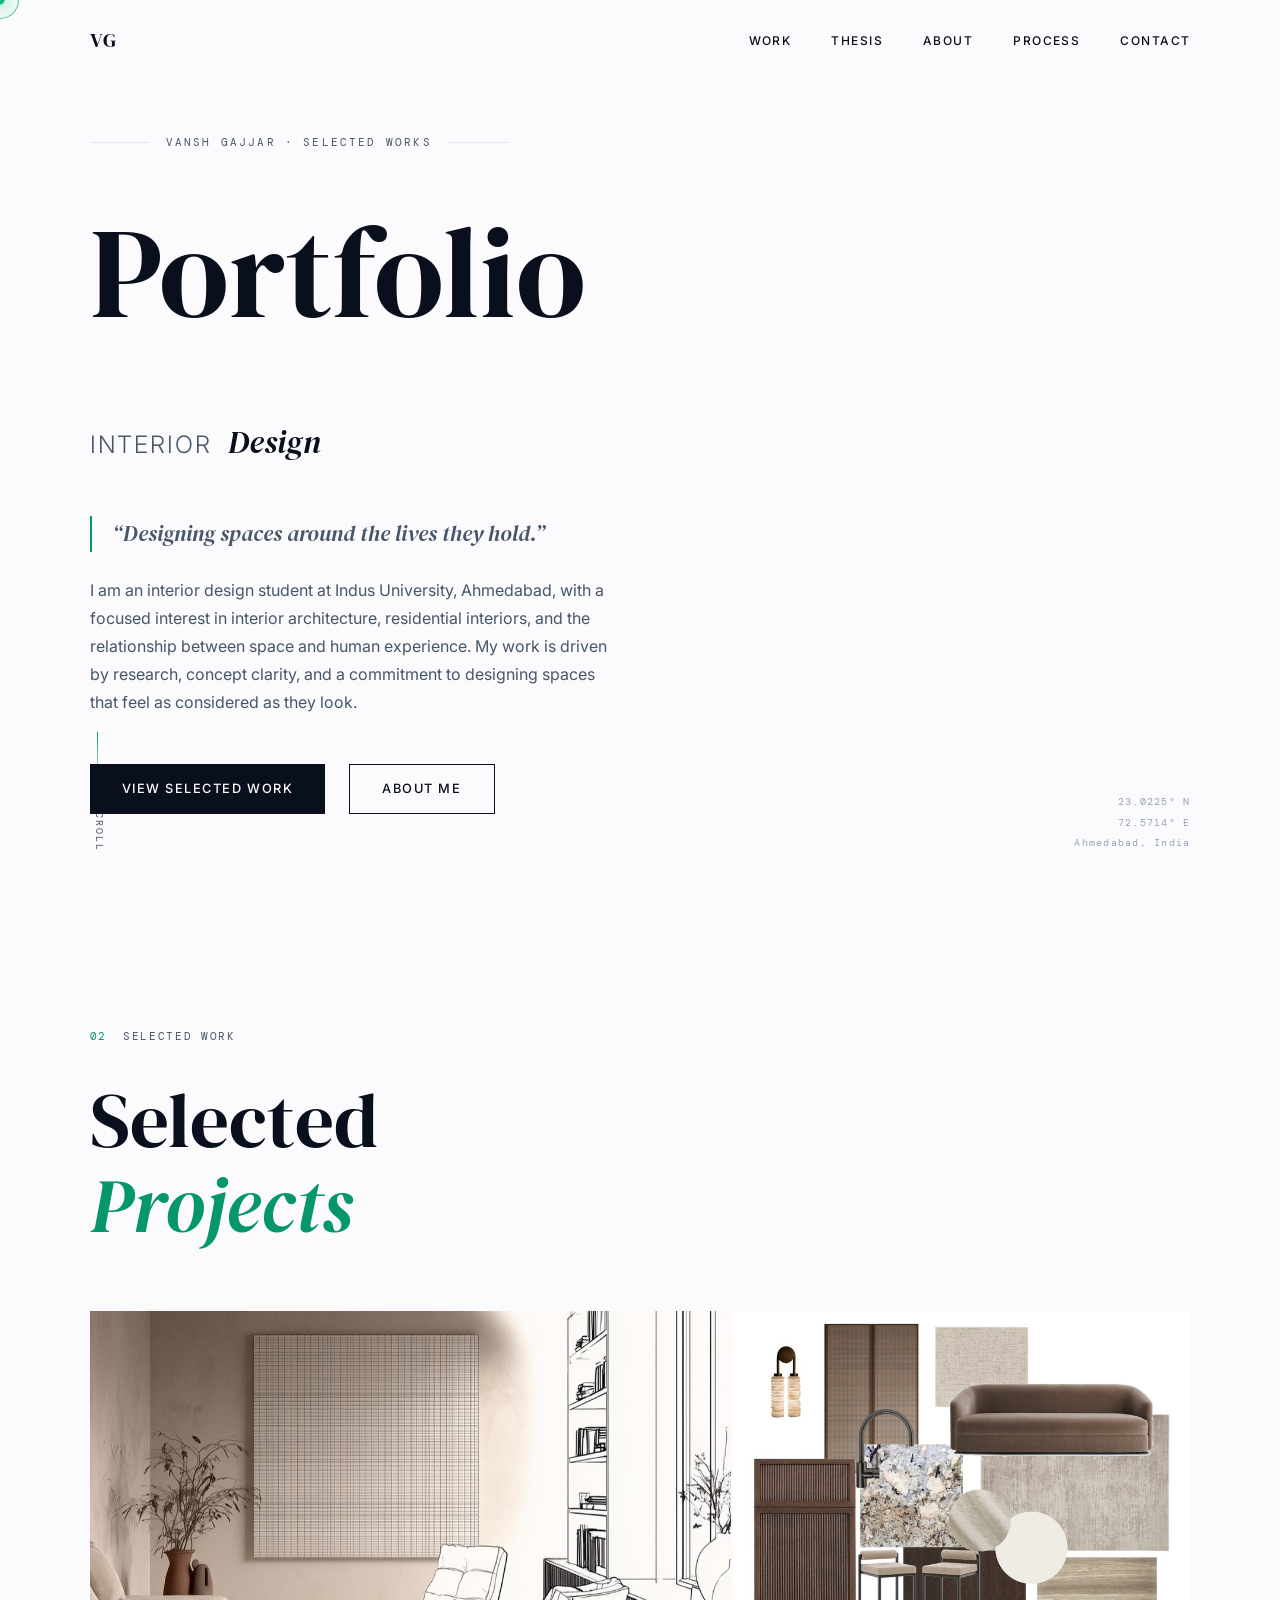
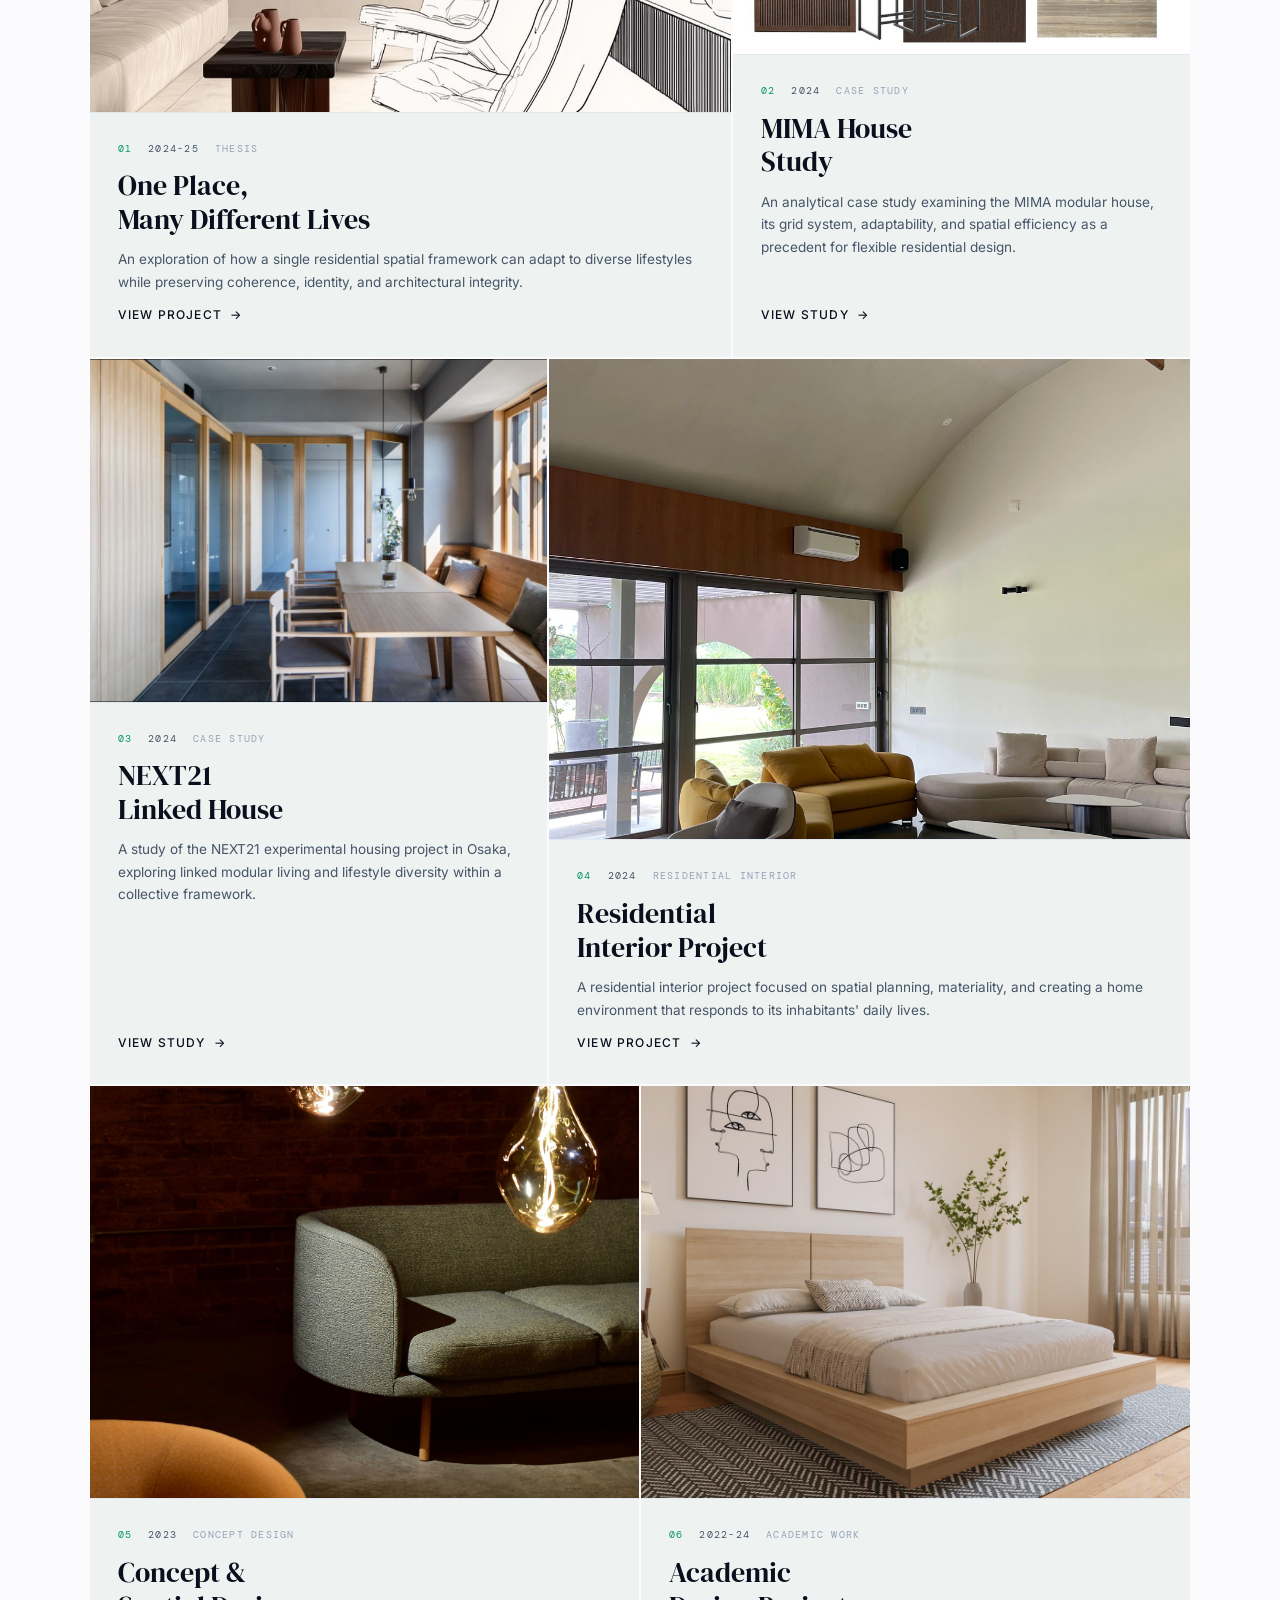
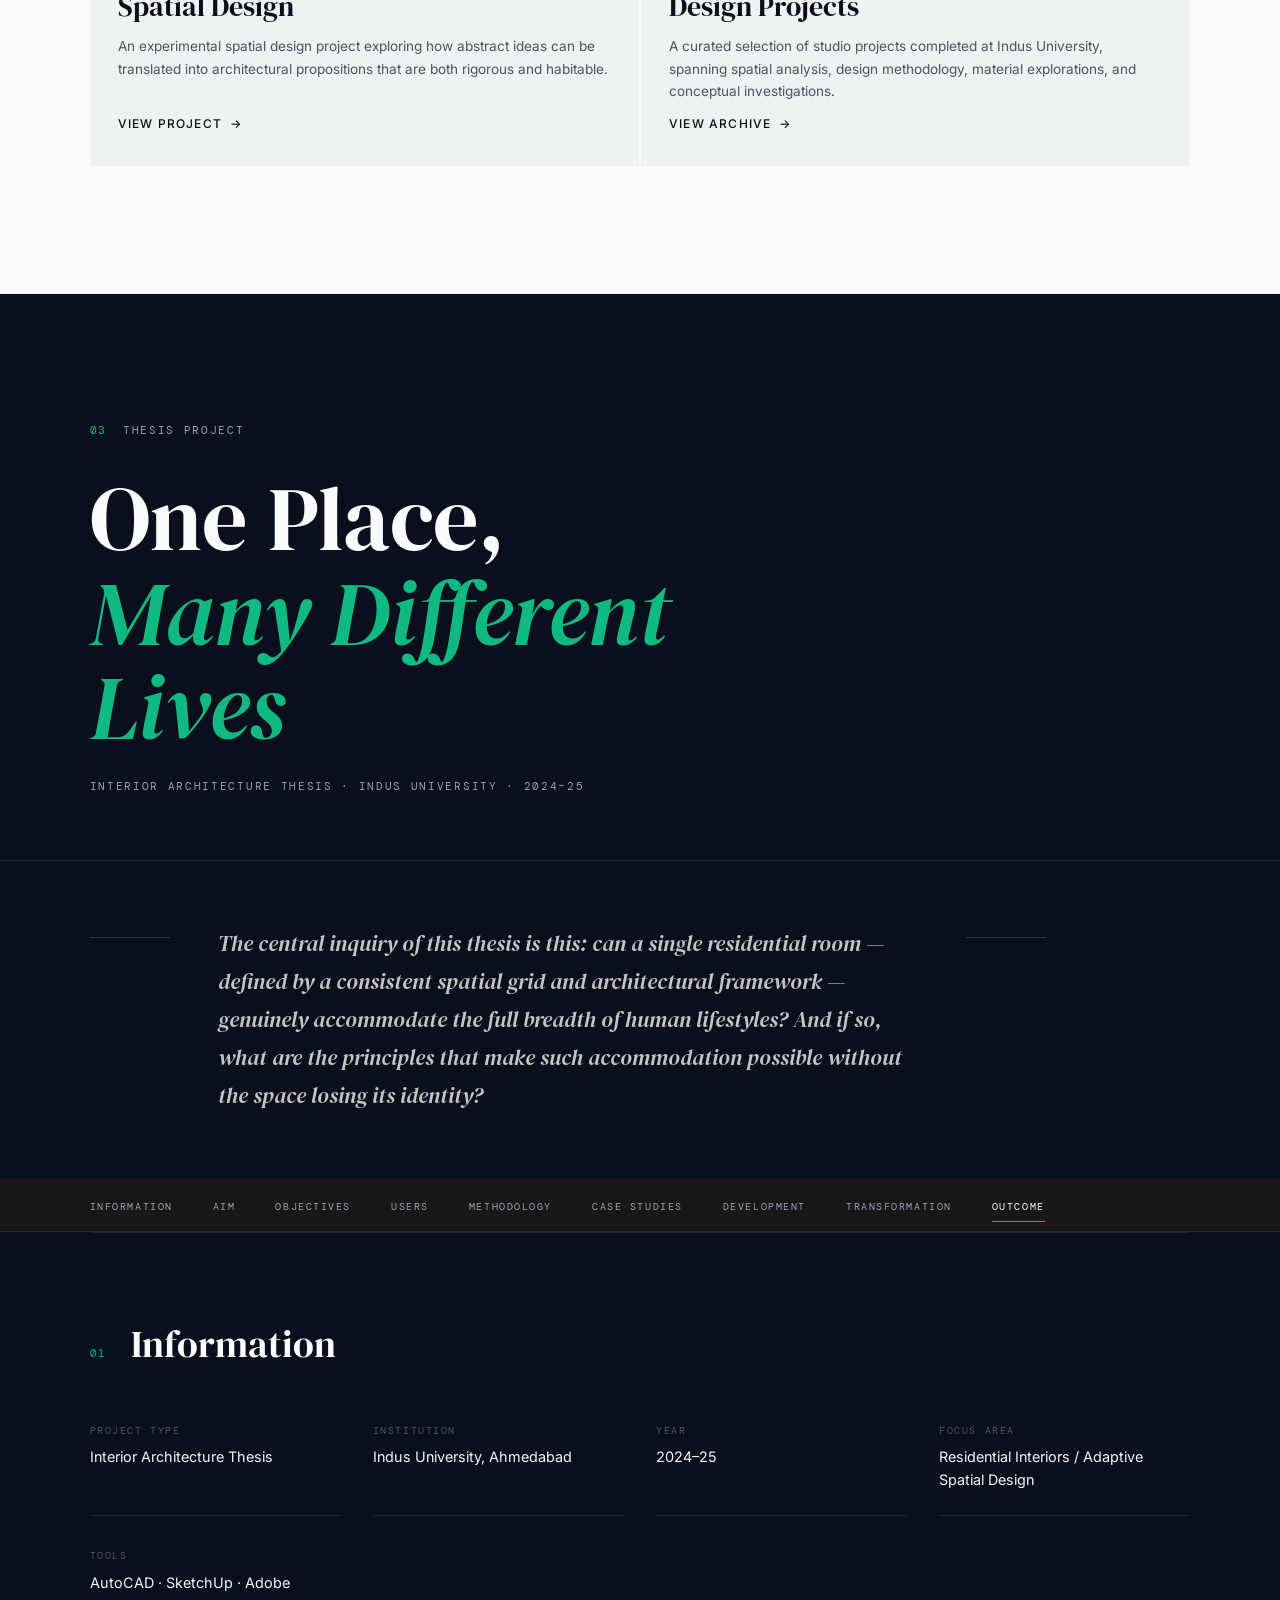
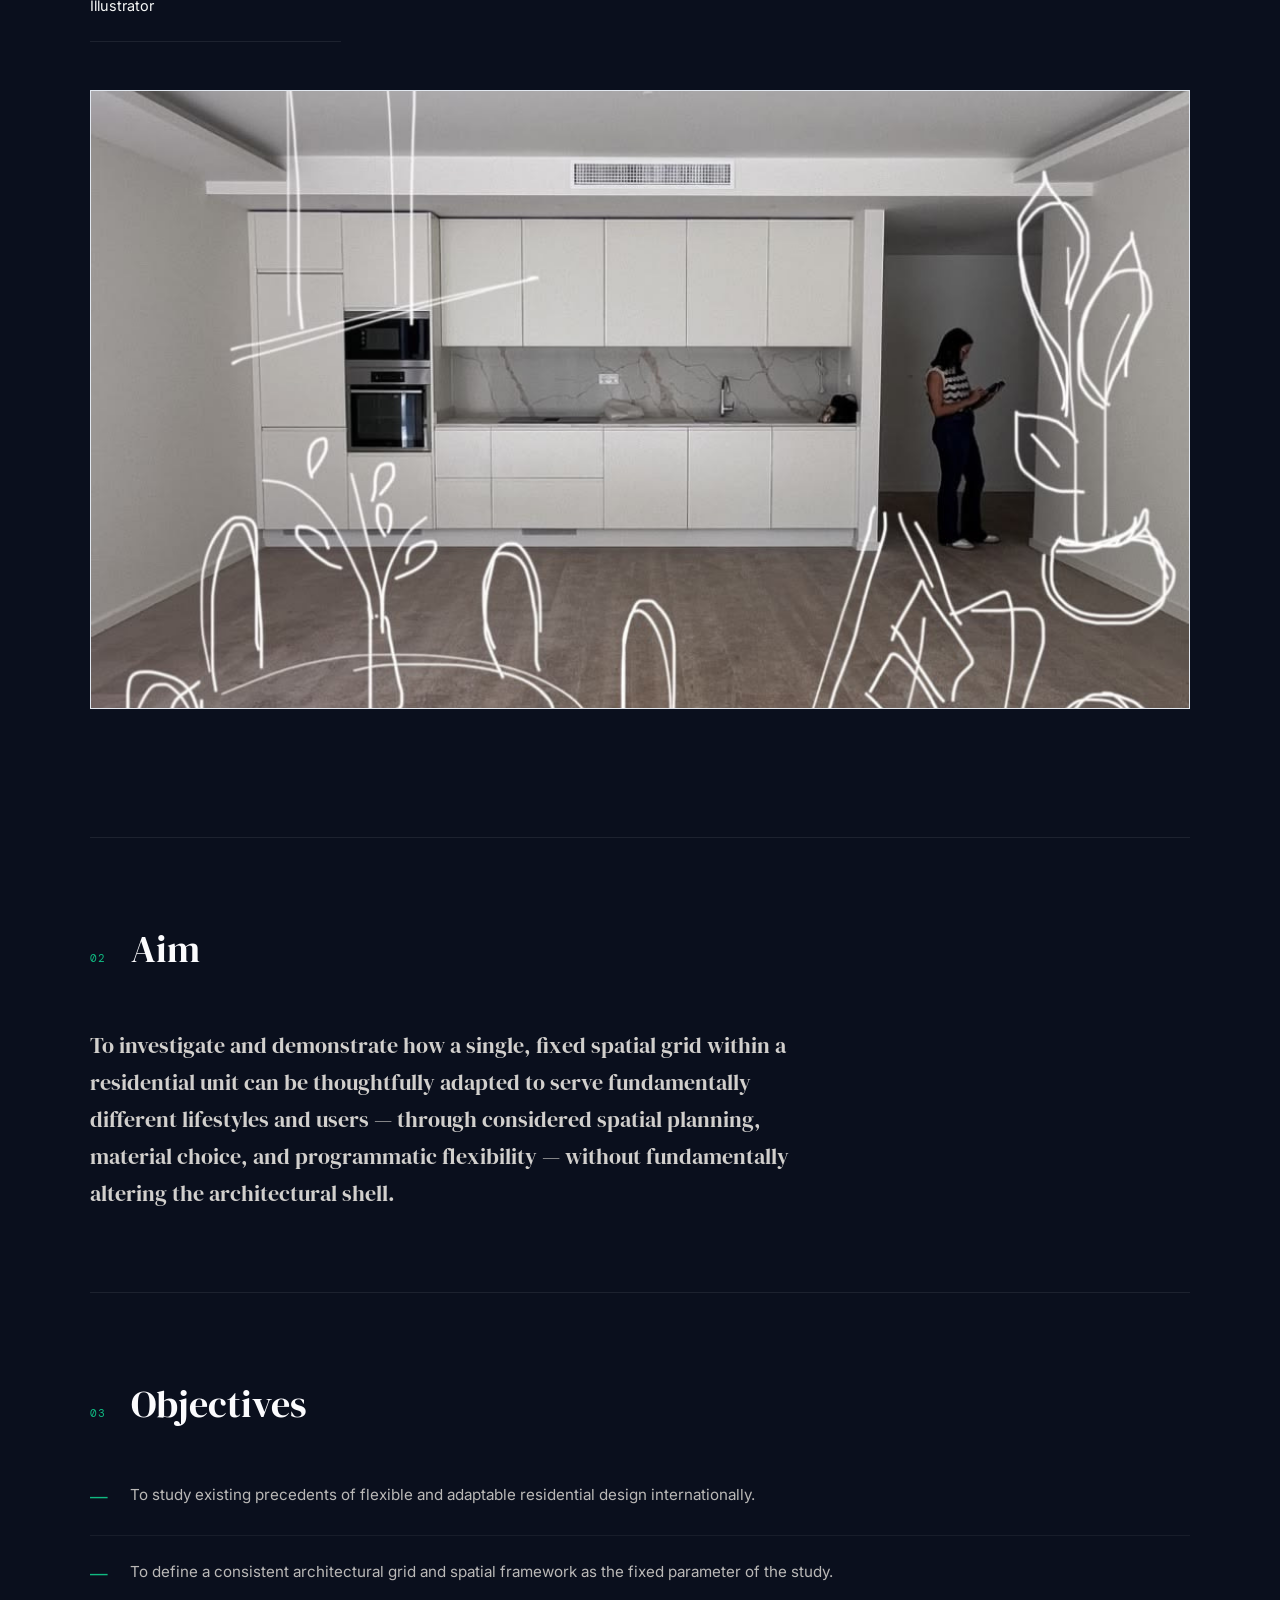
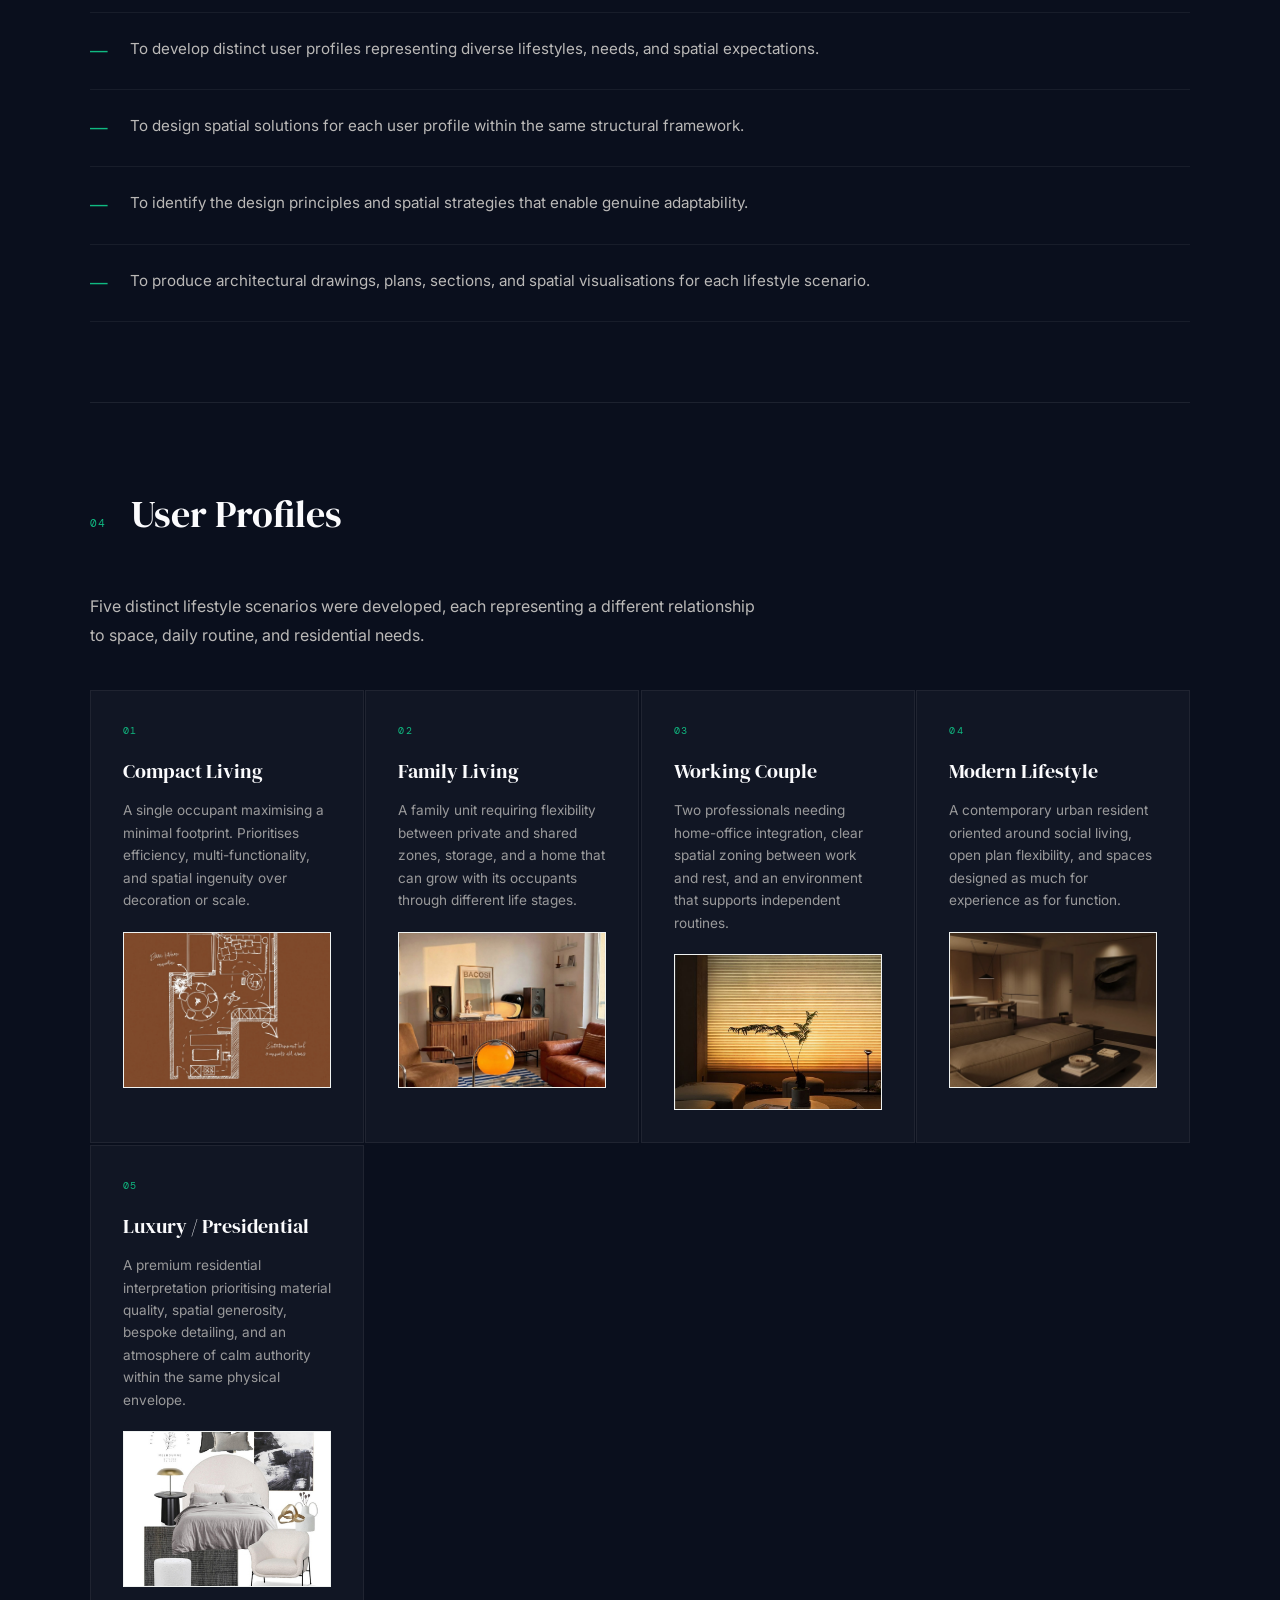
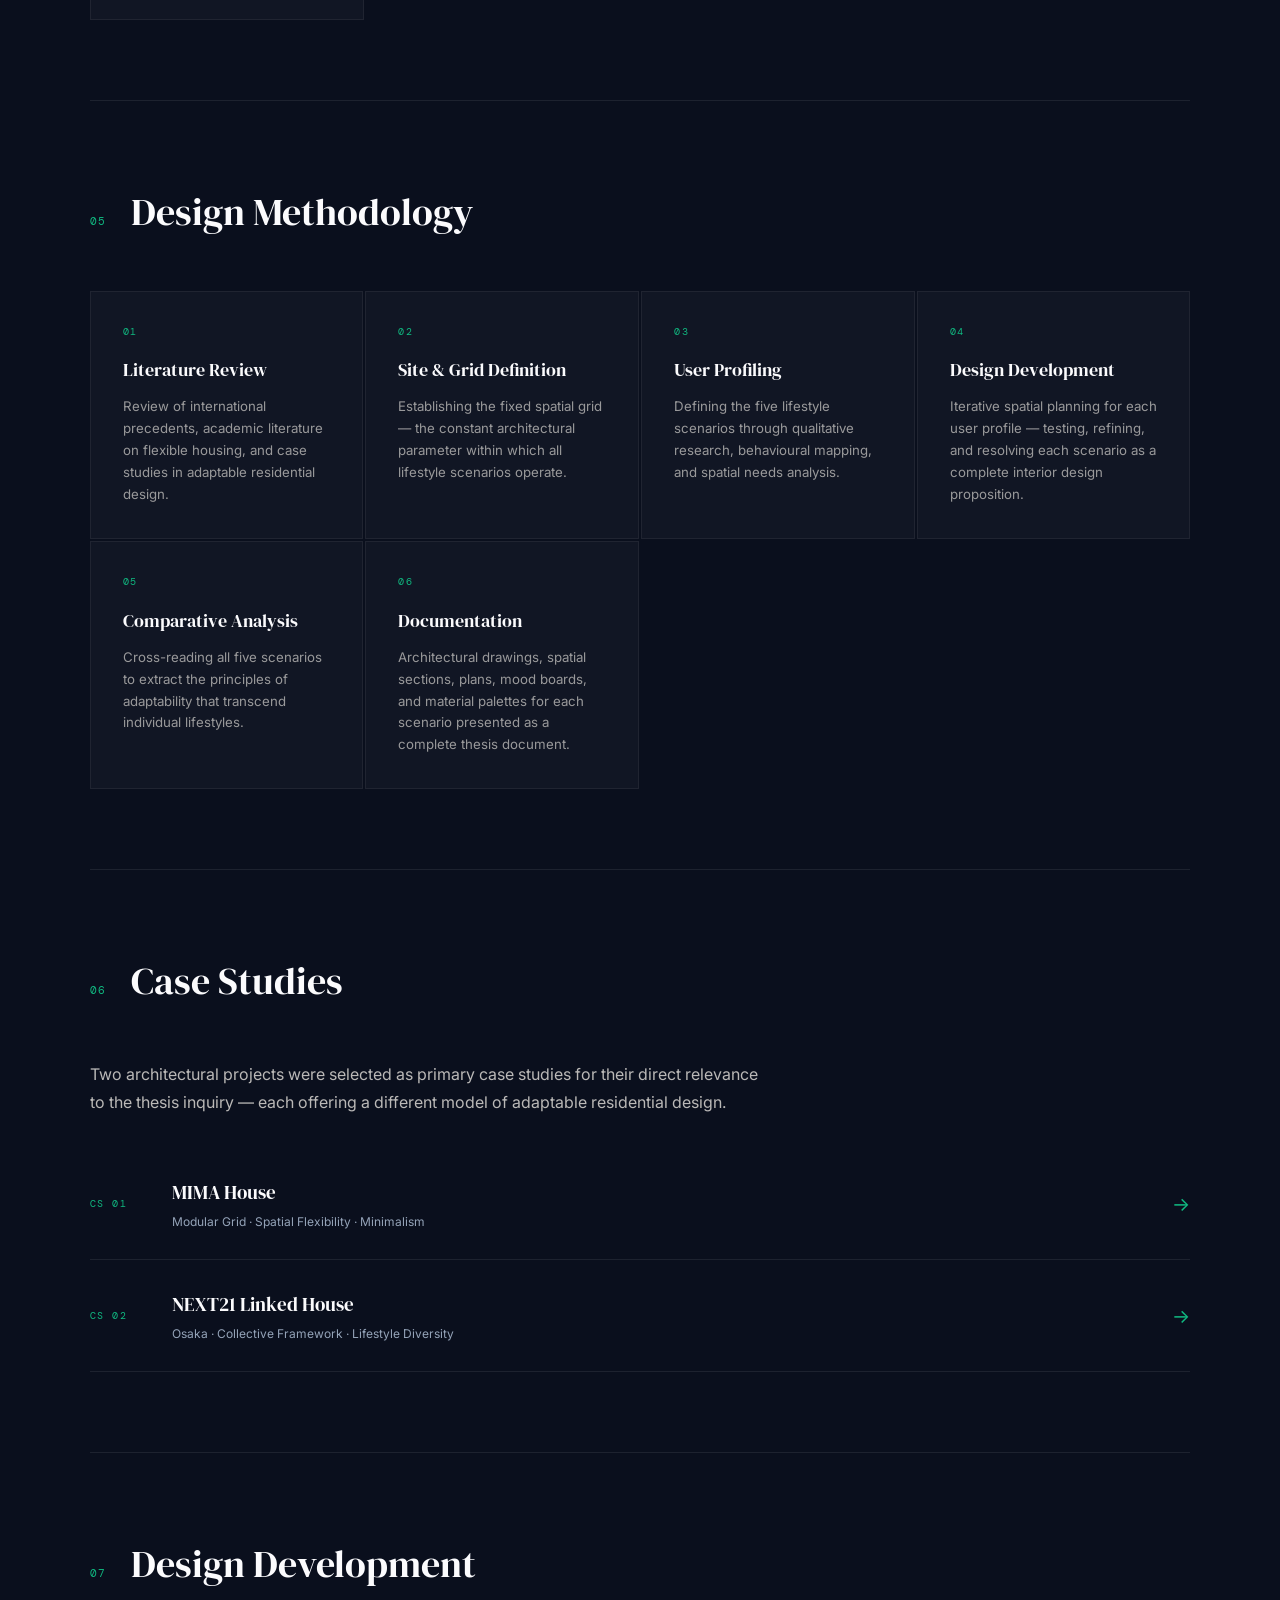
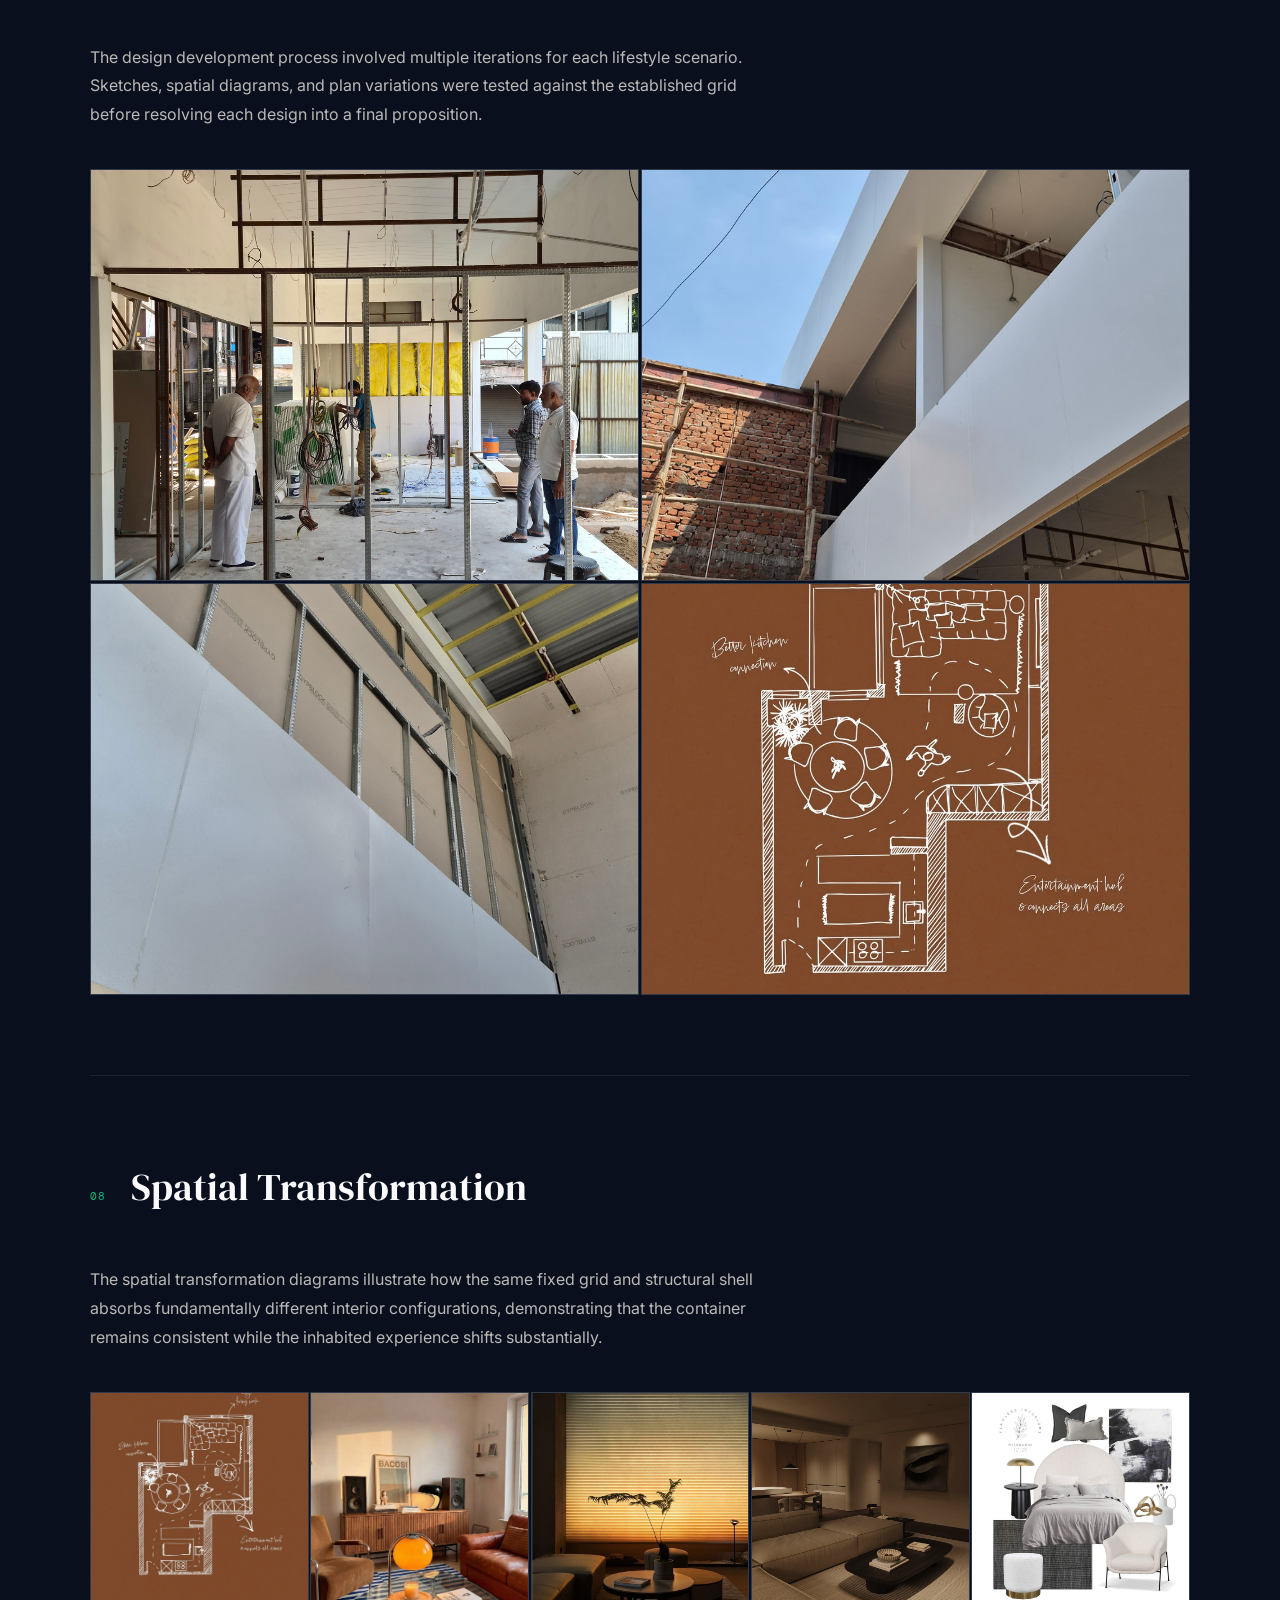
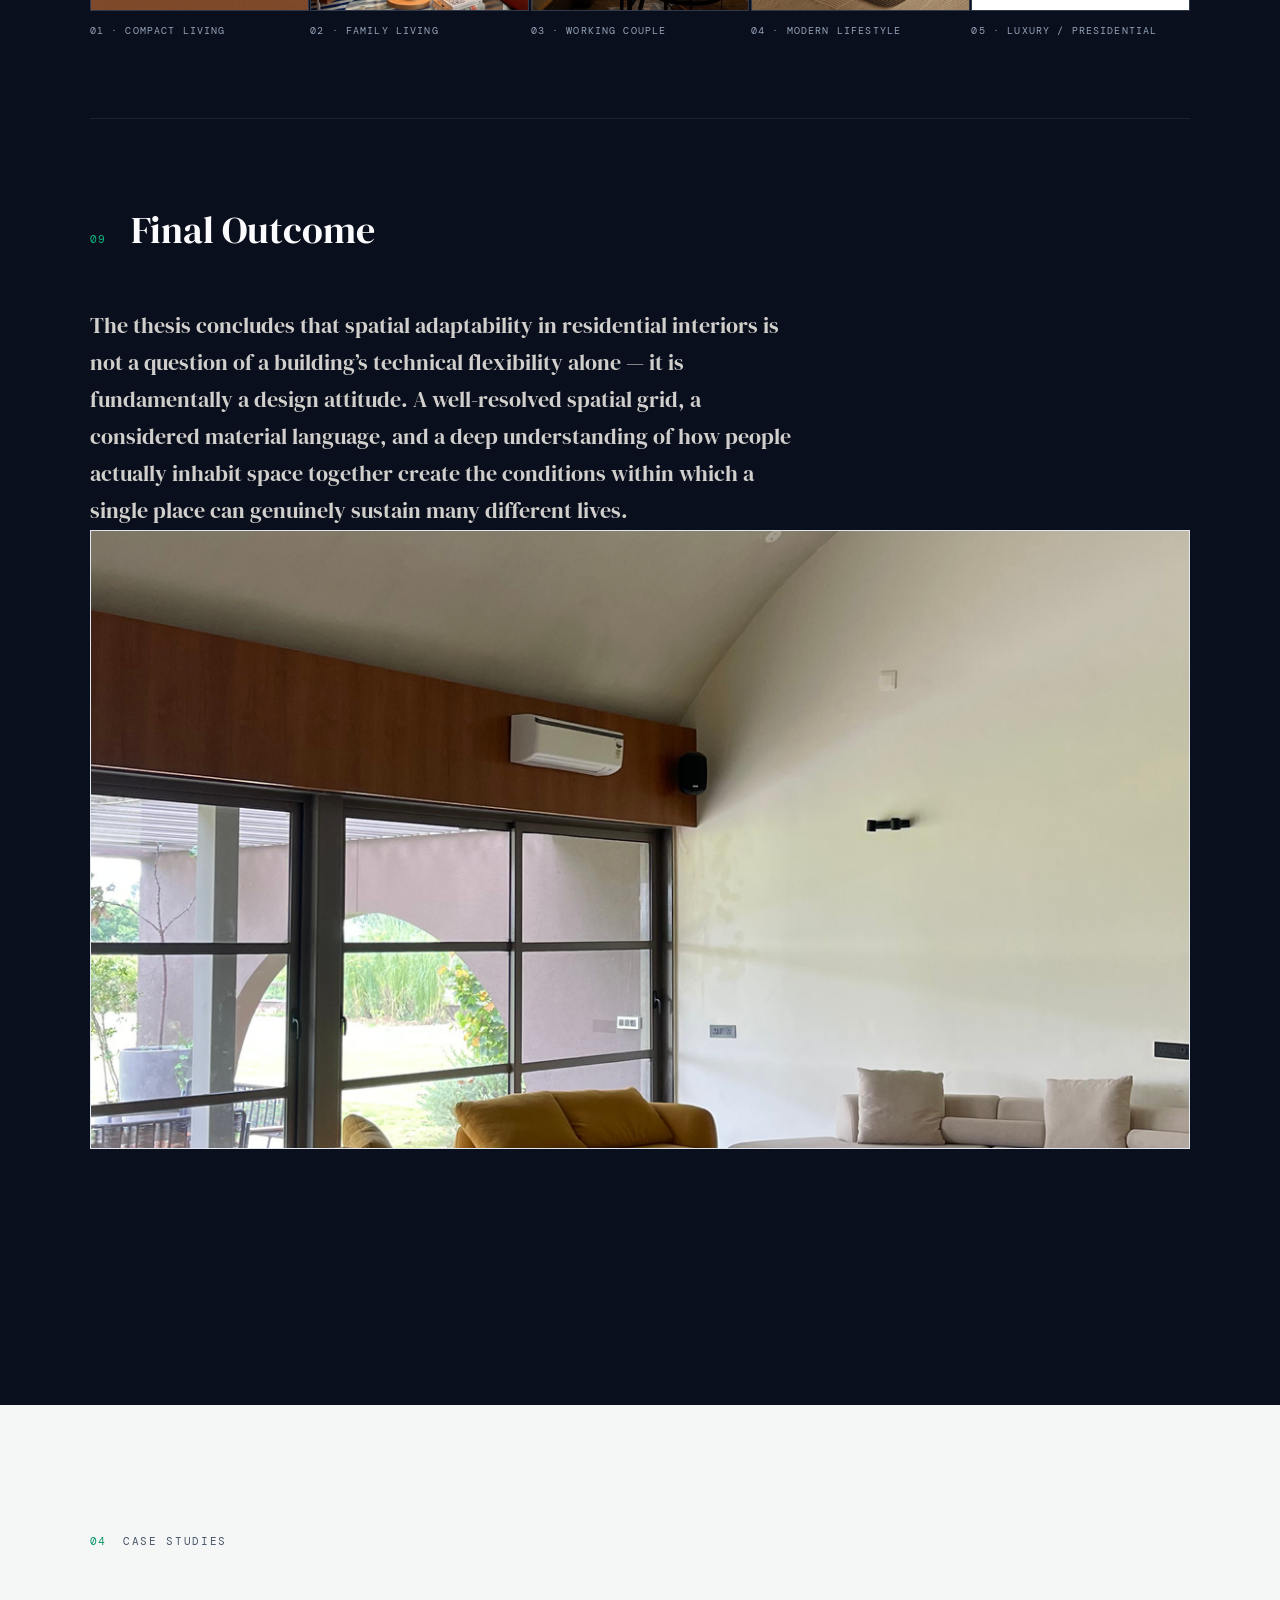
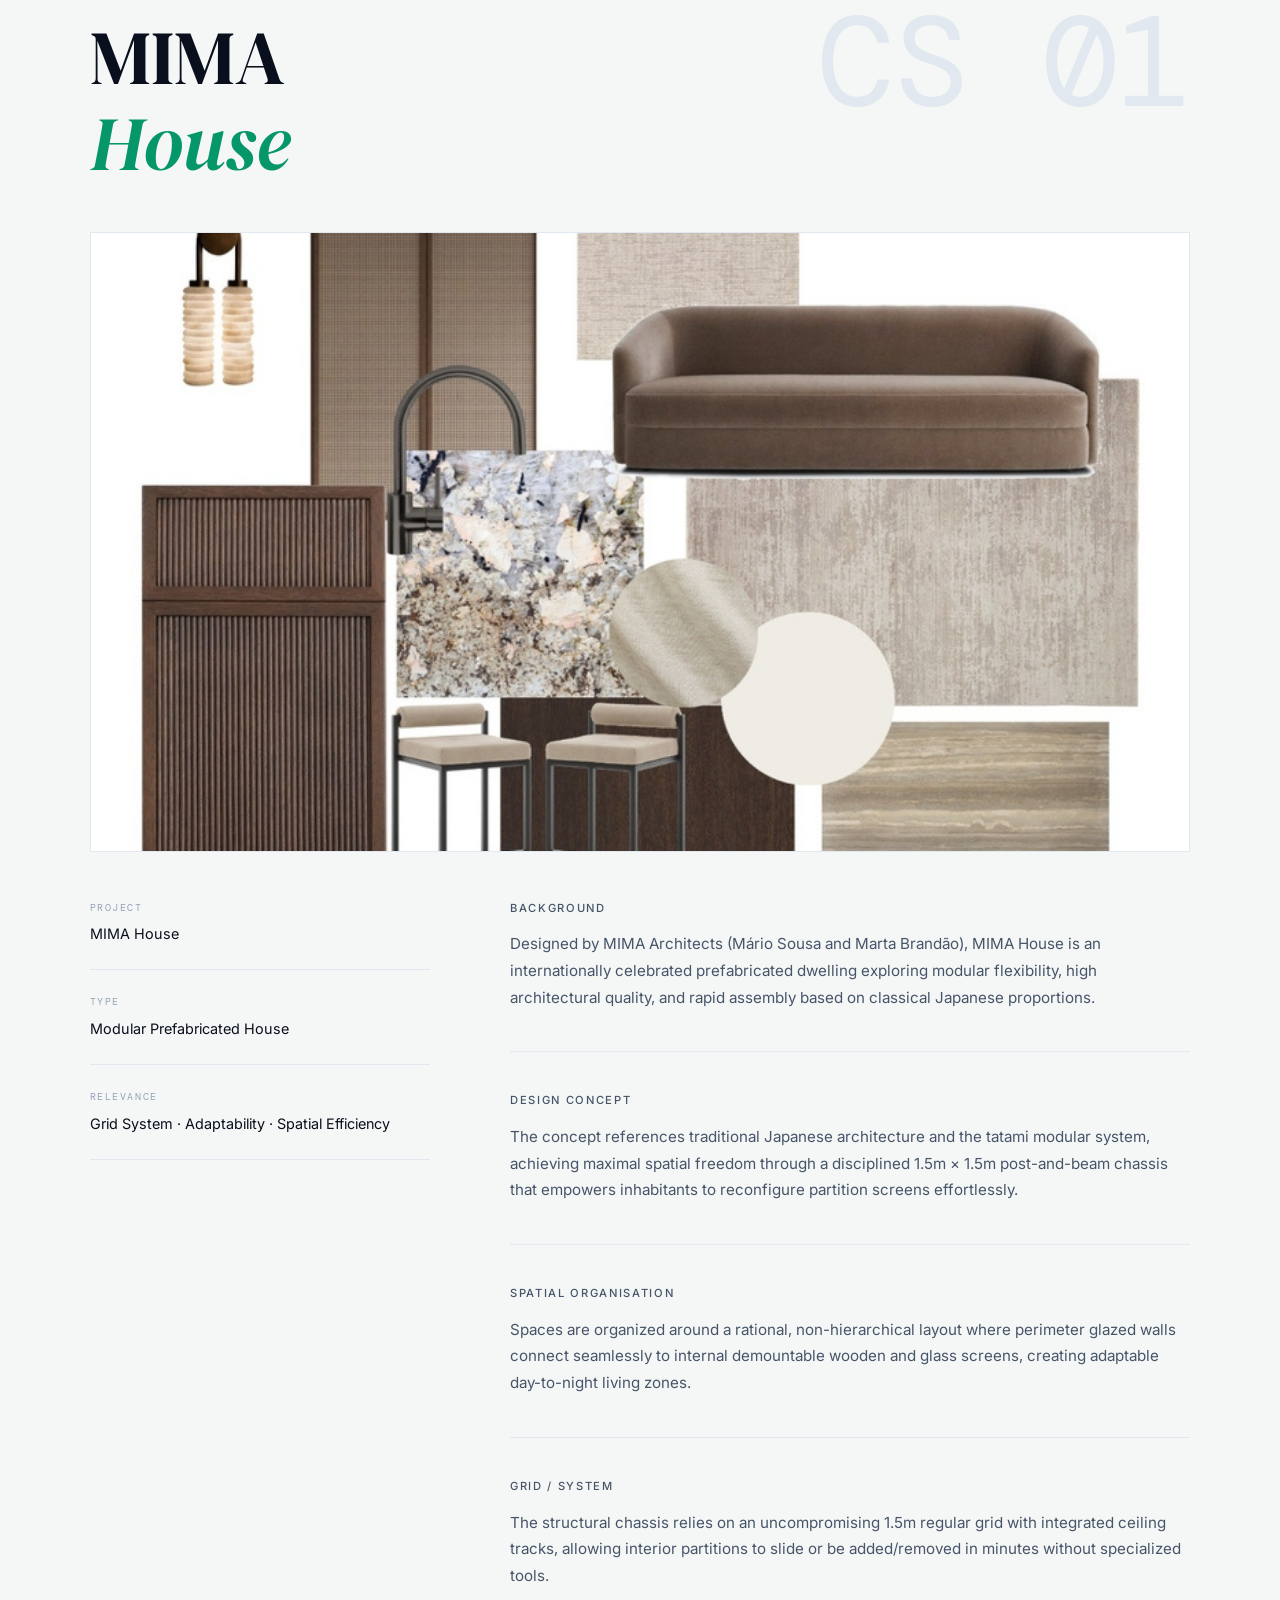
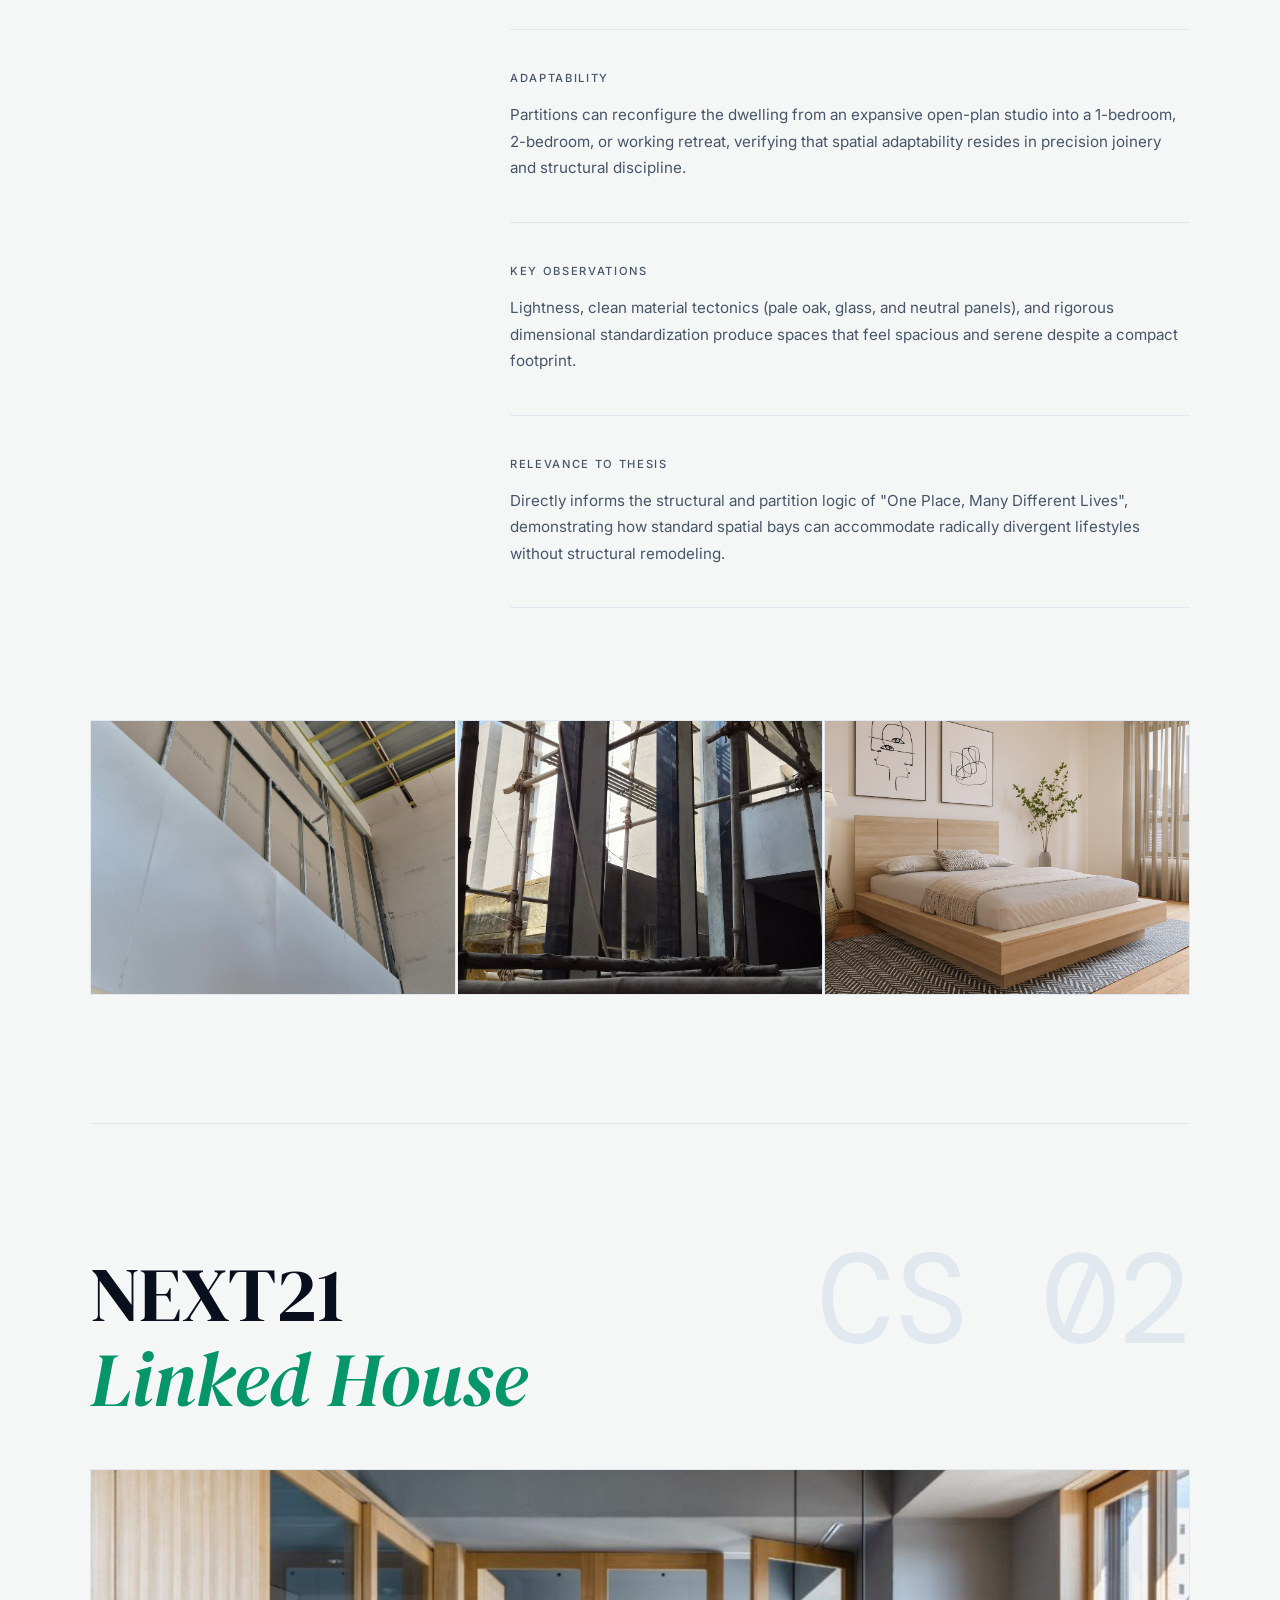
==== commit 12e6497b: "Update hero title from name to Portfolio as requested" ====
--- a/index.html
+++ b/index.html
@@ -38,8 +38,8 @@
 <section class="section-home" id="home" aria-label="Introduction">
 
 <div class="home-content">
-<div class="home-eyebrow"><span class="home-eyebrow-rule"></span><span class="home-eyebrow-label">Interior Design Portfolio &middot; 2025</span><span class="home-eyebrow-rule"></span></div>
-<h1 class="home-name"><span class="home-name-inner">Vansh Gajjar</span></h1>
+<div class="home-eyebrow"><span class="home-eyebrow-rule"></span><span class="home-eyebrow-label">Vansh Gajjar &middot; Selected Works</span><span class="home-eyebrow-rule"></span></div>
+<h1 class="home-name"><span class="home-name-inner">Portfolio</span></h1>
 <div class="home-discipline"><span>Interior</span><em>Design</em></div>
 <p class="home-statement">&ldquo;Designing spaces around the lives they hold.&rdquo;</p>
 <p class="home-intro">I am an interior design student at Indus University, Ahmedabad, with a focused interest in interior architecture, residential interiors, and the relationship between space and human experience. My work is driven by research, concept clarity, and a commitment to designing spaces that feel as considered as they look.</p>
--- a/css/style.css
+++ b/css/style.css
@@ -51,8 +51,8 @@
 .home-content{position:relative;z-index:1;max-width:900px}
 .home-eyebrow{display:flex;align-items:center;gap:1rem;font-family:var(--font-mono);font-size:0.68rem;letter-spacing:0.2em;text-transform:uppercase;color:var(--ash);margin-bottom:3rem;opacity:0;transform:translateY(20px);animation:fadeUp 0.8s var(--ease-out) 1.2s forwards}
 .home-eyebrow-rule{flex:1;max-width:60px;height:1px;background:var(--cream-rule)}
-.home-name{font-family:var(--font-serif);font-size:clamp(4rem,10vw,10rem);font-weight:400;line-height:0.9;margin-bottom:1.5rem;overflow:hidden}
-.home-name-inner{display:block;opacity:0;transform:translateY(100%);animation:slideUp 1s var(--ease-out) 1.5s forwards}
+.home-name{font-family:var(--font-serif);font-size:clamp(4rem,10vw,10rem);font-weight:400;line-height:1.15;margin-bottom:1.5rem;overflow:hidden;padding-bottom:0.18em}
+.home-name-inner{display:block;padding-bottom:0.18em;opacity:0;transform:translateY(100%);animation:slideUp 1s var(--ease-out) 1.5s forwards}
 .home-discipline{display:flex;align-items:baseline;gap:1rem;margin-bottom:3rem;opacity:0;transform:translateY(20px);animation:fadeUp 0.8s var(--ease-out) 1.8s forwards}
 .home-discipline span{font-family:var(--font-sans);font-weight:300;letter-spacing:0.08em;color:var(--ash);text-transform:uppercase;font-size:clamp(1rem,2vw,1.5rem)}
 .home-discipline em{font-family:var(--font-serif);font-style:italic;font-size:clamp(1.25rem,3vw,2rem)}
